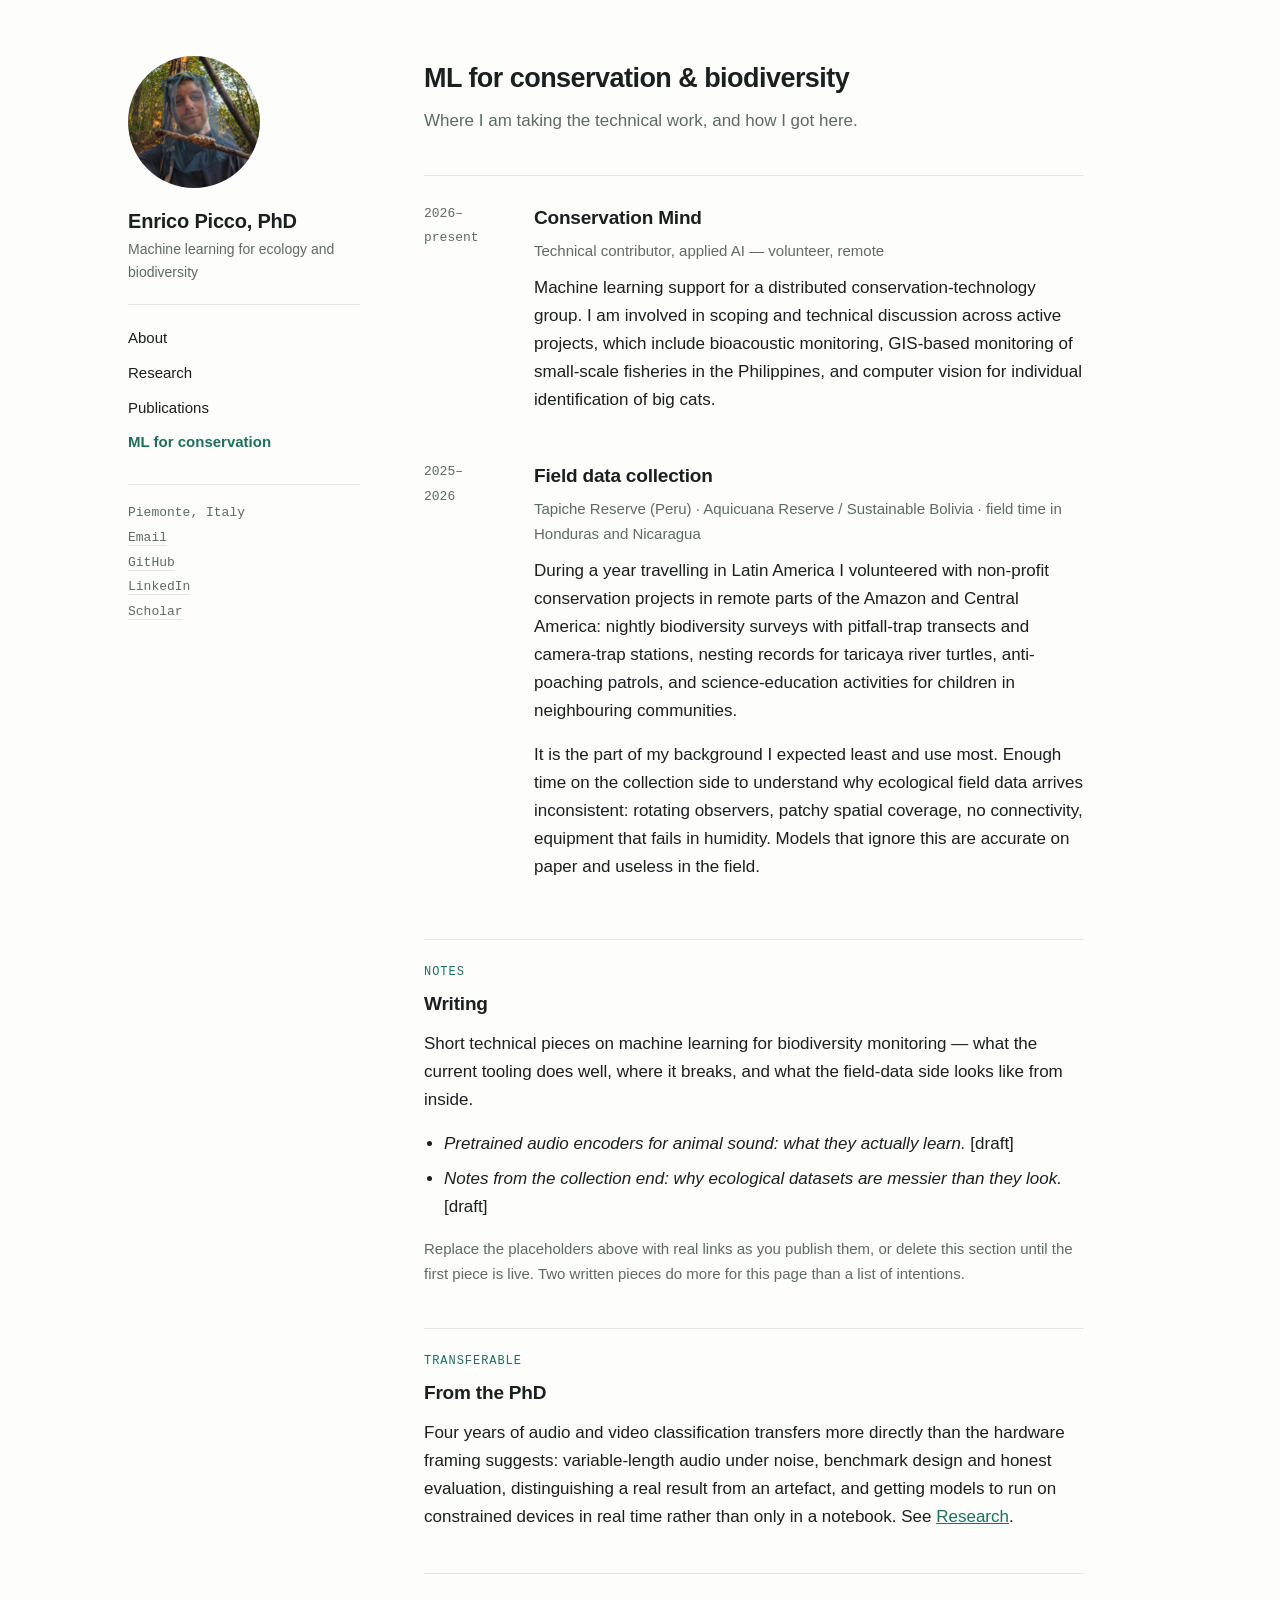
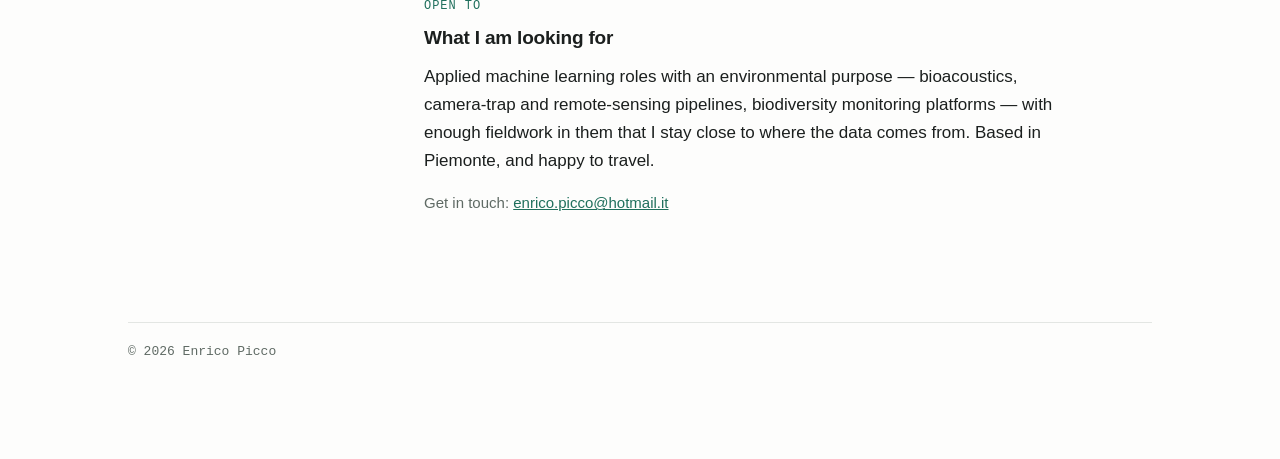
==== conservation.html @ 655d94ec "Add files via upload" ====
<!DOCTYPE html>
<html lang="en">
<head>
<meta charset="utf-8">
<meta name="viewport" content="width=device-width, initial-scale=1">
<title>ML for conservation &amp; biodiversity — Enrico Picco</title>
<meta name="description" content="Applied machine learning for conservation: bioacoustic monitoring, computer vision for wildlife, and field data collection in Latin America.">
<link rel="stylesheet" href="style.css">
</head>
<body>
<div class="wrap">

  <aside class="rail">
    <img class="portrait" src="portrait.jpg" alt="Enrico Picco">
    <h1>Enrico Picco, PhD</h1>
    <p class="role">Machine learning for ecology and biodiversity</p>
    <nav>
      <a href="index.html">About</a>
      <a href="research.html">Research</a>
      <a href="publications.html">Publications</a>
      <a href="conservation.html" aria-current="page">ML for conservation</a>
    </nav>
    <div class="meta">
      <div>Piemonte, Italy</div>
      <div><a href="mailto:enrico.picco@hotmail.it">Email</a></div>
      <div><a href="https://github.com/e-picco">GitHub</a></div>
      <div><a href="https://www.linkedin.com/in/enrico-picco/">LinkedIn</a></div>
      <div><a href="https://scholar.google.com/citations?user=zZwpqk8AAAAJ&hl=en">Scholar</a></div>
    </div>
  </aside>

  <main>
    <h2>ML for conservation &amp; biodiversity</h2>
    <p class="lede">Where I am taking the technical work, and how I got here.</p>

    <section>
      <div class="entry">
        <div class="when">2026&ndash;<br>present</div>
        <div>
          <h3>Conservation Mind</h3>
          <p class="where">Technical contributor, applied AI — volunteer, remote</p>
          <p>Machine learning support for a distributed conservation-technology group. I am involved in scoping and technical discussion across active projects, which include bioacoustic monitoring, GIS-based monitoring of small-scale fisheries in the Philippines, and computer vision for individual identification of big cats.</p>
          <!-- As soon as a specific contribution is yours to describe, replace the
               sentence above with it: what you evaluated, what you recommended,
               what changed as a result. Named and specific beats broad every time. -->
        </div>
      </div>

      <div class="entry">
        <div class="when">2025&ndash;<br>2026</div>
        <div>
          <h3>Field data collection</h3>
          <p class="where">Tapiche Reserve (Peru) · Aquicuana Reserve / Sustainable Bolivia · field time in Honduras and Nicaragua</p>
          <p>During a year travelling in Latin America I volunteered with non-profit conservation projects in remote parts of the Amazon and Central America: nightly biodiversity surveys with pitfall-trap transects and camera-trap stations, nesting records for taricaya river turtles, anti-poaching patrols, and science-education activities for children in neighbouring communities.</p>
          <p>It is the part of my background I expected least and use most. Enough time on the collection side to understand why ecological field data arrives inconsistent: rotating observers, patchy spatial coverage, no connectivity, equipment that fails in humidity. Models that ignore this are accurate on paper and useless in the field.</p>
        </div>
      </div>
    </section>

    <section>
      <p class="eyebrow">Notes</p>
      <h3>Writing</h3>
      <p>Short technical pieces on machine learning for biodiversity monitoring — what the current tooling does well, where it breaks, and what the field-data side looks like from inside.</p>
      <ul>
        <li><em>Pretrained audio encoders for animal sound: what they actually learn.</em> [draft]</li>
        <li><em>Notes from the collection end: why ecological datasets are messier than they look.</em> [draft]</li>
      </ul>
      <p class="note">Replace the placeholders above with real links as you publish them, or delete this section until the first piece is live. Two written pieces do more for this page than a list of intentions.</p>
    </section>

    <section>
      <p class="eyebrow">Transferable</p>
      <h3>From the PhD</h3>
      <p>Four years of audio and video classification transfers more directly than the hardware framing suggests: variable-length audio under noise, benchmark design and honest evaluation, distinguishing a real result from an artefact, and getting models to run on constrained devices in real time rather than only in a notebook. See <a href="research.html">Research</a>.</p>
    </section>

    <section>
      <p class="eyebrow">Open to</p>
      <h3>What I am looking for</h3>
      <p>Applied machine learning roles with an environmental purpose — bioacoustics, camera-trap and remote-sensing pipelines, biodiversity monitoring platforms — with enough fieldwork in them that I stay close to where the data comes from. Based in Piemonte, and happy to travel.</p>
      <p class="note">Get in touch: <a href="mailto:enrico.picco@hotmail.it">enrico.picco@hotmail.it</a></p>
    </section>
  </main>

  <footer>© 2026 Enrico Picco</footer>
</div>
</body>
</html>
---- style.css ----
/* ---------------------------------------------------------------
   Enrico Picco — portfolio
   One stylesheet, no dependencies, no build step.
   Palette:  ink #1b1f1e · muted #5f6a64 · accent #1f6f5c
             rule #e3e6e3 · paper #fdfdfc
   Type:     body in system sans · metadata in monospace (field-log
             feel: dates and labels align in a column, like a survey
             sheet). That monospace rail is the only flourish here —
             everything else stays quiet on purpose.
   --------------------------------------------------------------- */

:root {
  --ink: #1b1f1e;
  --muted: #5f6a64;
  --accent: #1f6f5c;
  --rule: #e3e6e3;
  --paper: #fdfdfc;
  --sans: -apple-system, BlinkMacSystemFont, "Segoe UI", Roboto, Helvetica, Arial, sans-serif;
  --mono: ui-monospace, SFMono-Regular, "SF Mono", Menlo, Consolas, monospace;
}

* { box-sizing: border-box; }

html { -webkit-text-size-adjust: 100%; }

body {
  margin: 0;
  background: var(--paper);
  color: var(--ink);
  font: 400 17px/1.65 var(--sans);
}

.wrap {
  max-width: 1080px;
  margin: 0 auto;
  padding: 56px 28px 96px;
  display: grid;
  grid-template-columns: 232px 1fr;
  gap: 64px;
  align-items: start;
}

/* ---------- left rail ---------- */

.rail { position: sticky; top: 56px; }

.rail .portrait {
  width: 132px; height: 132px;
  border-radius: 50%;
  object-fit: cover;
  display: block;
  margin-bottom: 20px;
}

.rail h1 {
  font-size: 20px;
  line-height: 1.3;
  margin: 0 0 4px;
  letter-spacing: -0.01em;
}

.rail .role {
  font-size: 14px;
  color: var(--muted);
  margin: 0 0 20px;
}

.rail nav { border-top: 1px solid var(--rule); padding-top: 16px; margin-bottom: 24px; }

.rail nav a {
  display: block;
  font-size: 15px;
  padding: 5px 0;
  color: var(--ink);
  text-decoration: none;
}

.rail nav a:hover { color: var(--accent); }

.rail nav a[aria-current="page"] {
  color: var(--accent);
  font-weight: 600;
}

.meta {
  font: 400 13px/1.9 var(--mono);
  color: var(--muted);
  border-top: 1px solid var(--rule);
  padding-top: 16px;
}

.meta a { color: var(--muted); text-decoration: none; border-bottom: 1px solid var(--rule); }
.meta a:hover { color: var(--accent); border-bottom-color: var(--accent); }
.meta div { white-space: nowrap; overflow: hidden; text-overflow: ellipsis; }

/* ---------- main column ---------- */

main { max-width: 660px; }

main > h2:first-child { margin-top: 0; }

h2 {
  font-size: 27px;
  letter-spacing: -0.02em;
  margin: 0 0 6px;
}

.lede { color: var(--muted); margin: 0 0 40px; }

section { border-top: 1px solid var(--rule); padding-top: 26px; margin-bottom: 42px; }

.eyebrow {
  font: 400 12px/1 var(--mono);
  letter-spacing: 0.08em;
  text-transform: uppercase;
  color: var(--accent);
  margin: 0 0 10px;
}

h3 { font-size: 19px; margin: 0 0 10px; letter-spacing: -0.01em; }

p { margin: 0 0 16px; }

a { color: var(--accent); }

ul { padding-left: 20px; margin: 0 0 16px; }
li { margin-bottom: 7px; }

.note { font-size: 15px; color: var(--muted); }

/* dated entries — the monospace year column */

.entry { display: grid; grid-template-columns: 92px 1fr; gap: 18px; margin-bottom: 30px; }
.entry .when { font: 400 13px/1.9 var(--mono); color: var(--muted); }
.entry h3 { margin-bottom: 6px; }
.entry .where { font-size: 15px; color: var(--muted); margin: 0 0 10px; }

/* publications */

.pub { margin-bottom: 20px; font-size: 16px; }
.pub .venue { font-style: italic; }
.pub .links { font: 400 13px/1.6 var(--mono); }
.pub .links a { text-decoration: none; border-bottom: 1px solid var(--rule); }

footer {
  grid-column: 1 / -1;
  border-top: 1px solid var(--rule);
  padding-top: 18px;
  font: 400 13px/1.7 var(--mono);
  color: var(--muted);
}

/* ---------- mobile ---------- */

@media (max-width: 800px) {
  .wrap { grid-template-columns: 1fr; gap: 36px; padding: 32px 20px 64px; }
  .rail { position: static; }
  .rail nav { display: flex; flex-wrap: wrap; gap: 18px; }
  .rail nav a { padding: 0; }
  .entry { grid-template-columns: 1fr; gap: 4px; }
  body { font-size: 16px; }
}

a:focus-visible, nav a:focus-visible { outline: 2px solid var(--accent); outline-offset: 3px; }
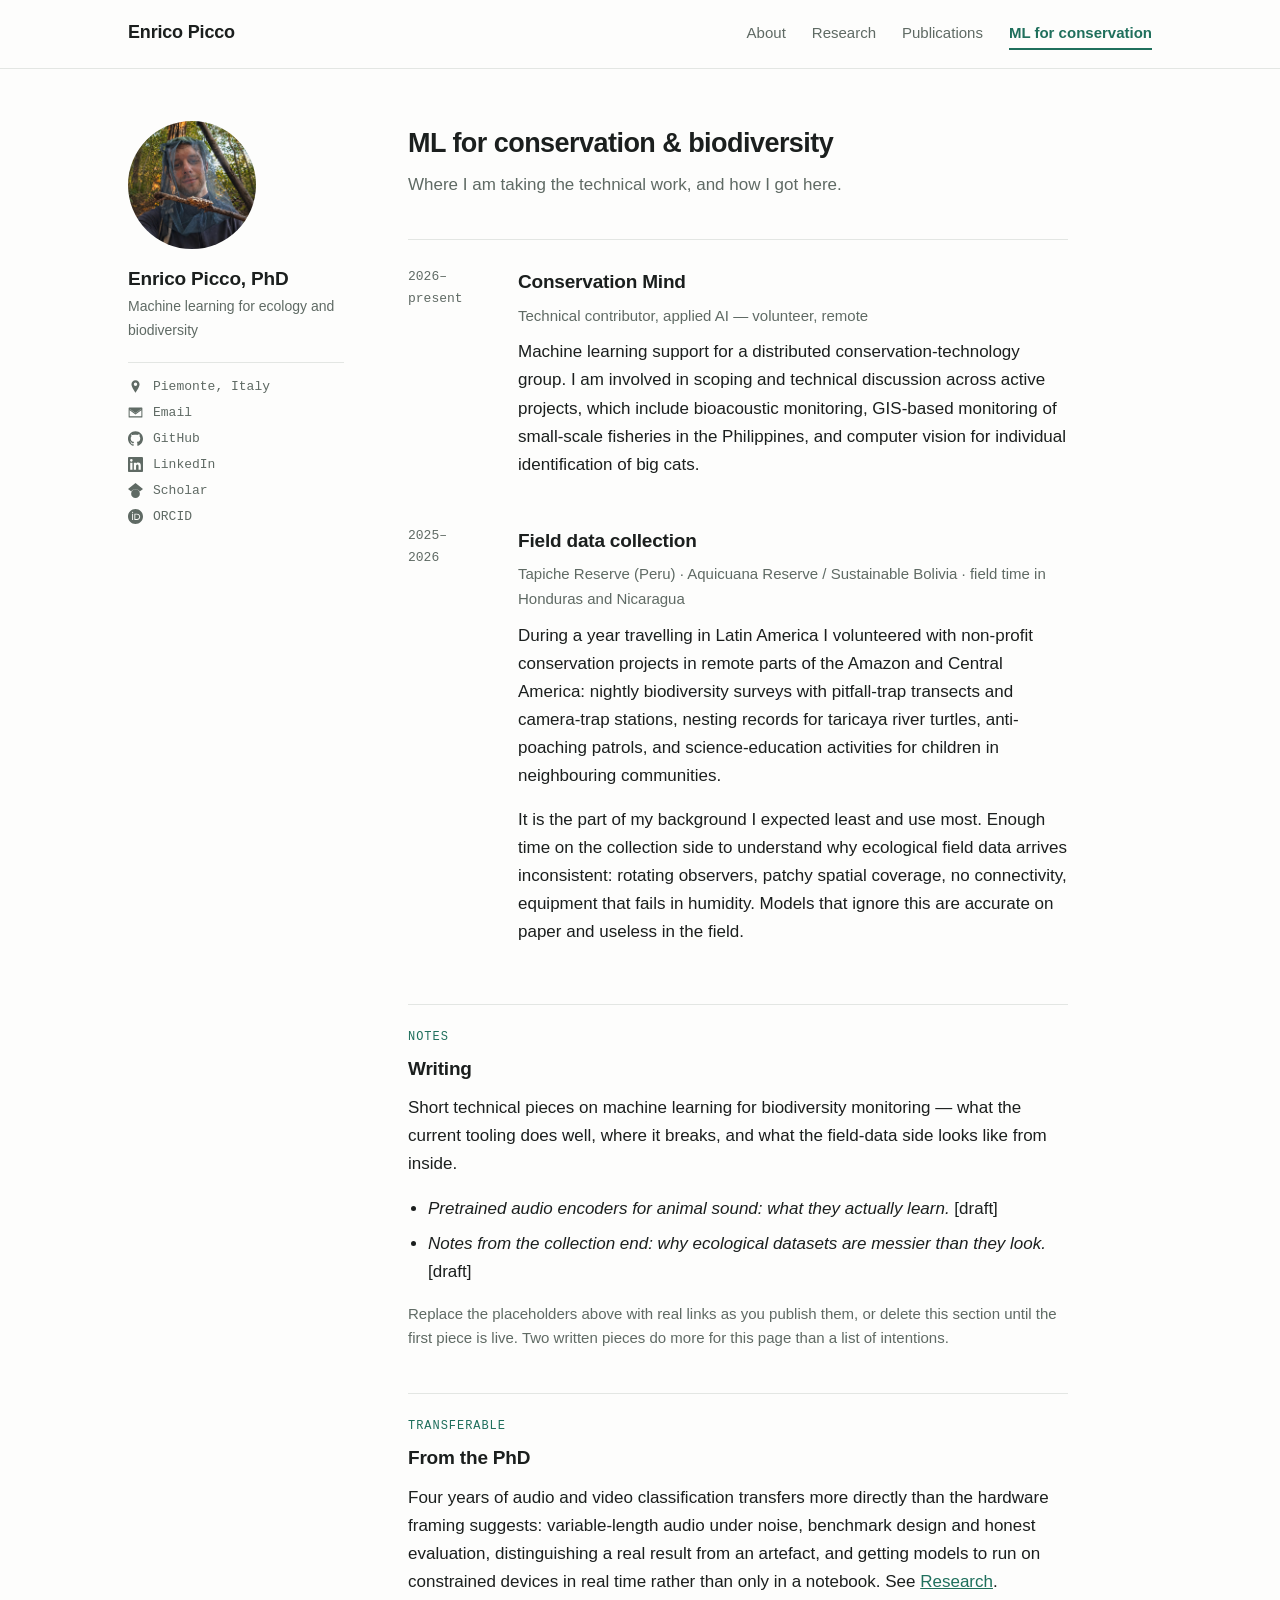
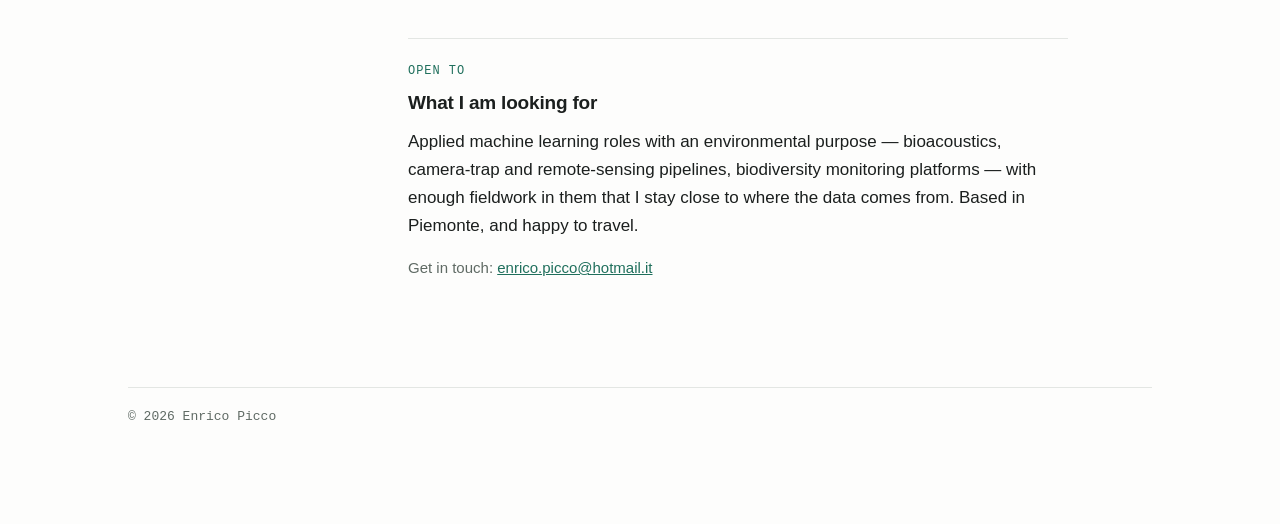
==== commit 3084b16c: "Add files via upload" ====
--- a/conservation.html
+++ b/conservation.html
@@ -8,81 +8,88 @@
 <link rel="stylesheet" href="style.css">
 </head>
 <body>
-<div class="wrap">
 
-  <aside class="rail">
-    <img class="portrait" src="portrait.jpg" alt="Enrico Picco">
-    <h1>Enrico Picco, PhD</h1>
-    <p class="role">Machine learning for ecology and biodiversity</p>
-    <nav>
+<header class="masthead">
+  <div class="masthead-inner">
+    <a class="brand" href="index.html">Enrico Picco</a>
+    <nav class="site-nav">
       <a href="index.html">About</a>
       <a href="research.html">Research</a>
       <a href="publications.html">Publications</a>
       <a href="conservation.html" aria-current="page">ML for conservation</a>
     </nav>
-    <div class="meta">
-      <div>Piemonte, Italy</div>
-      <div><a href="mailto:enrico.picco@hotmail.it">Email</a></div>
-      <div><a href="https://github.com/e-picco">GitHub</a></div>
-      <div><a href="https://www.linkedin.com/in/enrico-picco/">LinkedIn</a></div>
-      <div><a href="https://scholar.google.com/citations?user=zZwpqk8AAAAJ&hl=en">Scholar</a></div>
-    </div>
-  </aside>
+  </div>
+</header>
 
-  <main>
-    <h2>ML for conservation &amp; biodiversity</h2>
-    <p class="lede">Where I am taking the technical work, and how I got here.</p>
+<div class="wrap">
+    <aside class="rail">
+      <img class="portrait" src="portrait.jpg" alt="Enrico Picco">
+      <h2 class="rail-name">Enrico Picco, PhD</h2>
+      <p class="role">Machine learning for ecology and biodiversity</p>
+      <div class="meta">
+        <div><svg class="ic" viewBox="0 0 24 24" aria-hidden="true"><path d="M12 2C8.42 2 5.5 4.92 5.5 8.5c0 4.78 6.5 13.5 6.5 13.5s6.5-8.72 6.5-13.5C18.5 4.92 15.58 2 12 2zm0 9.25a2.75 2.75 0 1 1 0-5.5 2.75 2.75 0 0 1 0 5.5z"/></svg><span>Piemonte, Italy</span></div>
+        <a href="mailto:enrico.picco@hotmail.it"><svg class="ic" viewBox="0 0 24 24" aria-hidden="true"><path d="M2 4h20a1 1 0 0 1 1 1v14a1 1 0 0 1-1 1H2a1 1 0 0 1-1-1V5a1 1 0 0 1 1-1zm10 8.7L2.6 5.9v.4L12 13.3l9.4-7V5.9L12 12.7zM2.6 18.1h18.8V8.4L12 15.2 2.6 8.4z"/></svg><span>Email</span></a>
+        <a href="https://github.com/e-picco"><svg class="ic" viewBox="0 0 24 24" aria-hidden="true"><path d="M12 .297c-6.63 0-12 5.373-12 12 0 5.303 3.438 9.8 8.205 11.385.6.113.82-.258.82-.577 0-.285-.01-1.04-.015-2.04-3.338.724-4.042-1.61-4.042-1.61C4.422 18.07 3.633 17.7 3.633 17.7c-1.087-.744.084-.729.084-.729 1.205.084 1.838 1.236 1.838 1.236 1.07 1.835 2.809 1.305 3.495.998.108-.776.417-1.305.76-1.605-2.665-.3-5.466-1.332-5.466-5.93 0-1.31.465-2.38 1.235-3.22-.135-.303-.54-1.523.105-3.176 0 0 1.005-.322 3.3 1.23.96-.267 1.98-.399 3-.405 1.02.006 2.04.138 3 .405 2.28-1.552 3.285-1.23 3.285-1.23.645 1.653.24 2.873.12 3.176.765.84 1.23 1.91 1.23 3.22 0 4.61-2.805 5.625-5.475 5.92.42.36.81 1.096.81 2.22 0 1.606-.015 2.896-.015 3.286 0 .315.21.69.825.57C20.565 22.092 24 17.592 24 12.297c0-6.627-5.373-12-12-12"/></svg><span>GitHub</span></a>
+        <a href="https://www.linkedin.com/in/enrico-picco/"><svg class="ic" viewBox="0 0 24 24" aria-hidden="true"><path d="M20.45 20.45h-3.56v-5.57c0-1.33-.02-3.04-1.85-3.04-1.85 0-2.13 1.45-2.13 2.94v5.67H9.35V9h3.42v1.56h.05c.48-.9 1.64-1.85 3.37-1.85 3.6 0 4.27 2.37 4.27 5.46v6.28zM5.34 7.43a2.07 2.07 0 1 1 0-4.14 2.07 2.07 0 0 1 0 4.14zM7.12 20.45H3.55V9h3.57v11.45zM22.22 0H1.77C.79 0 0 .77 0 1.73v20.54C0 23.22.79 24 1.77 24h20.45c.98 0 1.78-.78 1.78-1.73V1.73C24 .77 23.2 0 22.22 0z"/></svg><span>LinkedIn</span></a>
+        <a href="https://scholar.google.com/citations?user=zZwpqk8AAAAJ&hl=en"><svg class="ic" viewBox="0 0 24 24" aria-hidden="true"><path d="M5.242 13.769L0 9.5 12 0l12 9.5-5.242 4.269C17.548 11.249 14.978 9.5 12 9.5c-2.977 0-5.548 1.748-6.758 4.269zM12 10a7 7 0 1 0 0 14 7 7 0 0 0 0-14z"/></svg><span>Scholar</span></a>
+        <a href="https://orcid.org/0000-0000-0000-0000"><svg class="ic" viewBox="0 0 24 24" aria-hidden="true"><path d="M12 0C5.372 0 0 5.372 0 12s5.372 12 12 12 12-5.372 12-12S18.628 0 12 0zM7.369 4.378c.525 0 .947.431.947.947s-.422.947-.947.947a.95.95 0 0 1-.947-.947c0-.525.422-.947.947-.947zm-.722 3.038h1.444v10.041H6.647V7.416zm3.562 0h3.9c3.712 0 5.344 2.653 5.344 5.025 0 2.578-2.016 5.025-5.325 5.025h-3.919V7.416zm1.444 1.303v7.444h2.297c3.272 0 4.022-2.484 4.022-3.722 0-2.016-1.284-3.722-4.097-3.722h-2.222z"/></svg><span>ORCID</span></a>
+      </div>
+    </aside>
 
-    <section>
-      <div class="entry">
-        <div class="when">2026&ndash;<br>present</div>
-        <div>
-          <h3>Conservation Mind</h3>
-          <p class="where">Technical contributor, applied AI — volunteer, remote</p>
-          <p>Machine learning support for a distributed conservation-technology group. I am involved in scoping and technical discussion across active projects, which include bioacoustic monitoring, GIS-based monitoring of small-scale fisheries in the Philippines, and computer vision for individual identification of big cats.</p>
-          <!-- As soon as a specific contribution is yours to describe, replace the
-               sentence above with it: what you evaluated, what you recommended,
-               what changed as a result. Named and specific beats broad every time. -->
+    <main>
+      <h1>ML for conservation &amp; biodiversity</h1>
+      <p class="lede">Where I am taking the technical work, and how I got here.</p>
+
+      <section>
+        <div class="entry">
+          <div class="when">2026&ndash;<br>present</div>
+          <div>
+            <h3>Conservation Mind</h3>
+            <p class="where">Technical contributor, applied AI &mdash; volunteer, remote</p>
+            <p>Machine learning support for a distributed conservation-technology group. I am involved in scoping and technical discussion across active projects, which include bioacoustic monitoring, GIS-based monitoring of small-scale fisheries in the Philippines, and computer vision for individual identification of big cats.</p>
+            <!-- As soon as a specific contribution is yours to describe, replace the
+                 sentence above with it: what you evaluated, what you recommended,
+                 what changed as a result. Named and specific beats broad every time. -->
+          </div>
         </div>
-      </div>
 
-      <div class="entry">
-        <div class="when">2025&ndash;<br>2026</div>
-        <div>
-          <h3>Field data collection</h3>
-          <p class="where">Tapiche Reserve (Peru) · Aquicuana Reserve / Sustainable Bolivia · field time in Honduras and Nicaragua</p>
-          <p>During a year travelling in Latin America I volunteered with non-profit conservation projects in remote parts of the Amazon and Central America: nightly biodiversity surveys with pitfall-trap transects and camera-trap stations, nesting records for taricaya river turtles, anti-poaching patrols, and science-education activities for children in neighbouring communities.</p>
-          <p>It is the part of my background I expected least and use most. Enough time on the collection side to understand why ecological field data arrives inconsistent: rotating observers, patchy spatial coverage, no connectivity, equipment that fails in humidity. Models that ignore this are accurate on paper and useless in the field.</p>
+        <div class="entry">
+          <div class="when">2025&ndash;<br>2026</div>
+          <div>
+            <h3>Field data collection</h3>
+            <p class="where">Tapiche Reserve (Peru) &middot; Aquicuana Reserve / Sustainable Bolivia &middot; field time in Honduras and Nicaragua</p>
+            <p>During a year travelling in Latin America I volunteered with non-profit conservation projects in remote parts of the Amazon and Central America: nightly biodiversity surveys with pitfall-trap transects and camera-trap stations, nesting records for taricaya river turtles, anti-poaching patrols, and science-education activities for children in neighbouring communities.</p>
+            <p>It is the part of my background I expected least and use most. Enough time on the collection side to understand why ecological field data arrives inconsistent: rotating observers, patchy spatial coverage, no connectivity, equipment that fails in humidity. Models that ignore this are accurate on paper and useless in the field.</p>
+          </div>
         </div>
-      </div>
-    </section>
+      </section>
 
-    <section>
-      <p class="eyebrow">Notes</p>
-      <h3>Writing</h3>
-      <p>Short technical pieces on machine learning for biodiversity monitoring — what the current tooling does well, where it breaks, and what the field-data side looks like from inside.</p>
-      <ul>
-        <li><em>Pretrained audio encoders for animal sound: what they actually learn.</em> [draft]</li>
-        <li><em>Notes from the collection end: why ecological datasets are messier than they look.</em> [draft]</li>
-      </ul>
-      <p class="note">Replace the placeholders above with real links as you publish them, or delete this section until the first piece is live. Two written pieces do more for this page than a list of intentions.</p>
-    </section>
+      <section>
+        <p class="eyebrow">Notes</p>
+        <h3>Writing</h3>
+        <p>Short technical pieces on machine learning for biodiversity monitoring &mdash; what the current tooling does well, where it breaks, and what the field-data side looks like from inside.</p>
+        <ul>
+          <li><em>Pretrained audio encoders for animal sound: what they actually learn.</em> [draft]</li>
+          <li><em>Notes from the collection end: why ecological datasets are messier than they look.</em> [draft]</li>
+        </ul>
+        <p class="note">Replace the placeholders above with real links as you publish them, or delete this section until the first piece is live. Two written pieces do more for this page than a list of intentions.</p>
+      </section>
 
-    <section>
-      <p class="eyebrow">Transferable</p>
-      <h3>From the PhD</h3>
-      <p>Four years of audio and video classification transfers more directly than the hardware framing suggests: variable-length audio under noise, benchmark design and honest evaluation, distinguishing a real result from an artefact, and getting models to run on constrained devices in real time rather than only in a notebook. See <a href="research.html">Research</a>.</p>
-    </section>
+      <section>
+        <p class="eyebrow">Transferable</p>
+        <h3>From the PhD</h3>
+        <p>Four years of audio and video classification transfers more directly than the hardware framing suggests: variable-length audio under noise, benchmark design and honest evaluation, distinguishing a real result from an artefact, and getting models to run on constrained devices in real time rather than only in a notebook. See <a href="research.html">Research</a>.</p>
+      </section>
 
-    <section>
-      <p class="eyebrow">Open to</p>
-      <h3>What I am looking for</h3>
-      <p>Applied machine learning roles with an environmental purpose — bioacoustics, camera-trap and remote-sensing pipelines, biodiversity monitoring platforms — with enough fieldwork in them that I stay close to where the data comes from. Based in Piemonte, and happy to travel.</p>
-      <p class="note">Get in touch: <a href="mailto:enrico.picco@hotmail.it">enrico.picco@hotmail.it</a></p>
-    </section>
-  </main>
+      <section>
+        <p class="eyebrow">Open to</p>
+        <h3>What I am looking for</h3>
+        <p>Applied machine learning roles with an environmental purpose &mdash; bioacoustics, camera-trap and remote-sensing pipelines, biodiversity monitoring platforms &mdash; with enough fieldwork in them that I stay close to where the data comes from. Based in Piemonte, and happy to travel.</p>
+        <p class="note">Get in touch: <a href="mailto:enrico.picco@hotmail.it">enrico.picco@hotmail.it</a></p>
+      </section>
+    </main>
 
-  <footer>© 2026 Enrico Picco</footer>
+  <footer>&copy; 2026 Enrico Picco</footer>
 </div>
 </body>
 </html>
--- a/style.css
+++ b/style.css
@@ -1,12 +1,11 @@
 /* ---------------------------------------------------------------
    Enrico Picco — portfolio
-   One stylesheet, no dependencies, no build step.
+   One stylesheet, no dependencies.
    Palette:  ink #1b1f1e · muted #5f6a64 · accent #1f6f5c
              rule #e3e6e3 · paper #fdfdfc
    Type:     body in system sans · metadata in monospace (field-log
-             feel: dates and labels align in a column, like a survey
-             sheet). That monospace rail is the only flourish here —
-             everything else stays quiet on purpose.
+             feel: labels and dates align in a column, like a survey
+             sheet). That monospace rail is the only flourish here.
    --------------------------------------------------------------- */
 
 :root {
@@ -20,7 +19,6 @@
 }
 
 * { box-sizing: border-box; }
-
 html { -webkit-text-size-adjust: 100%; }
 
 body {
@@ -30,108 +28,109 @@
   font: 400 17px/1.65 var(--sans);
 }
 
+/* ---------- top masthead: name left, section links right ---------- */
+
+.masthead {
+  position: sticky; top: 0; z-index: 10;
+  background: var(--paper);
+  border-bottom: 1px solid var(--rule);
+}
+
+.masthead-inner {
+  max-width: 1080px; margin: 0 auto;
+  padding: 18px 28px;
+  display: flex; align-items: baseline; justify-content: space-between;
+  gap: 24px; flex-wrap: wrap;
+}
+
+.brand {
+  font-size: 18px; font-weight: 600; letter-spacing: -0.01em;
+  color: var(--ink); text-decoration: none; white-space: nowrap;
+}
+
+.site-nav { display: flex; flex-wrap: wrap; }
+.site-nav a + a { margin-left: 26px; }
+
+.site-nav a {
+  font-size: 15px; color: var(--muted); text-decoration: none;
+  padding-bottom: 2px; border-bottom: 2px solid transparent; white-space: nowrap;
+}
+
+.site-nav a:hover { color: var(--ink); }
+
+.site-nav a[aria-current="page"] {
+  color: var(--accent); font-weight: 600; border-bottom-color: var(--accent);
+}
+
+/* ---------- page frame ---------- */
+
 .wrap {
-  max-width: 1080px;
-  margin: 0 auto;
-  padding: 56px 28px 96px;
-  display: grid;
-  grid-template-columns: 232px 1fr;
-  gap: 64px;
-  align-items: start;
+  max-width: 1080px; margin: 0 auto;
+  padding: 52px 28px 96px;
+  display: grid; grid-template-columns: 216px 1fr;
+  gap: 64px; align-items: start;
 }
 
 /* ---------- left rail ---------- */
 
-.rail { position: sticky; top: 56px; }
+.rail { position: sticky; top: 112px; }
 
 .rail .portrait {
-  width: 132px; height: 132px;
-  border-radius: 50%;
-  object-fit: cover;
-  display: block;
-  margin-bottom: 20px;
+  width: 128px; height: 128px; border-radius: 50%;
+  object-fit: cover; display: block; margin-bottom: 18px;
 }
 
-.rail h1 {
-  font-size: 20px;
-  line-height: 1.3;
-  margin: 0 0 4px;
-  letter-spacing: -0.01em;
+.rail-name {
+  font-size: 19px; line-height: 1.3; font-weight: 600;
+  margin: 0 0 4px; letter-spacing: -0.01em;
 }
 
-.rail .role {
-  font-size: 14px;
-  color: var(--muted);
-  margin: 0 0 20px;
+.rail .role { font-size: 14px; color: var(--muted); margin: 0 0 20px; }
+
+.meta {
+  font: 400 13px/1 var(--mono); color: var(--muted);
+  border-top: 1px solid var(--rule); padding-top: 16px;
+  display: flex; flex-direction: column;
 }
 
-.rail nav { border-top: 1px solid var(--rule); padding-top: 16px; margin-bottom: 24px; }
+.meta > * + * { margin-top: 11px; }
 
-.rail nav a {
-  display: block;
-  font-size: 15px;
-  padding: 5px 0;
-  color: var(--ink);
-  text-decoration: none;
+.meta > div, .meta > a {
+  display: flex; align-items: center;
+  color: var(--muted); text-decoration: none;
 }
 
-.rail nav a:hover { color: var(--accent); }
+.meta > a:hover { color: var(--accent); }
+.meta > a:hover .ic { fill: var(--accent); }
 
-.rail nav a[aria-current="page"] {
-  color: var(--accent);
-  font-weight: 600;
-}
-
-.meta {
-  font: 400 13px/1.9 var(--mono);
-  color: var(--muted);
-  border-top: 1px solid var(--rule);
-  padding-top: 16px;
-}
-
-.meta a { color: var(--muted); text-decoration: none; border-bottom: 1px solid var(--rule); }
-.meta a:hover { color: var(--accent); border-bottom-color: var(--accent); }
-.meta div { white-space: nowrap; overflow: hidden; text-overflow: ellipsis; }
+.ic { width: 15px; height: 15px; flex: none; margin-right: 10px; fill: var(--muted); transition: fill .15s; }
 
 /* ---------- main column ---------- */
 
 main { max-width: 660px; }
 
-main > h2:first-child { margin-top: 0; }
-
-h2 {
-  font-size: 27px;
-  letter-spacing: -0.02em;
-  margin: 0 0 6px;
-}
+h1 { font-size: 27px; letter-spacing: -0.02em; margin: 0 0 6px; }
 
 .lede { color: var(--muted); margin: 0 0 40px; }
 
 section { border-top: 1px solid var(--rule); padding-top: 26px; margin-bottom: 42px; }
 
 .eyebrow {
-  font: 400 12px/1 var(--mono);
-  letter-spacing: 0.08em;
-  text-transform: uppercase;
-  color: var(--accent);
-  margin: 0 0 10px;
+  font: 400 12px/1 var(--mono); letter-spacing: 0.08em;
+  text-transform: uppercase; color: var(--accent); margin: 0 0 10px;
 }
 
 h3 { font-size: 19px; margin: 0 0 10px; letter-spacing: -0.01em; }
-
 p { margin: 0 0 16px; }
-
 a { color: var(--accent); }
-
 ul { padding-left: 20px; margin: 0 0 16px; }
 li { margin-bottom: 7px; }
-
 .note { font-size: 15px; color: var(--muted); }
 
 /* dated entries — the monospace year column */
 
 .entry { display: grid; grid-template-columns: 92px 1fr; gap: 18px; margin-bottom: 30px; }
-.entry .when { font: 400 13px/1.9 var(--mono); color: var(--muted); }
+.entry .when { font: 400 13px/1.7 var(--mono); color: var(--muted); }
 .entry h3 { margin-bottom: 6px; }
 .entry .where { font-size: 15px; color: var(--muted); margin: 0 0 10px; }
 
@@ -144,21 +143,23 @@
 
 footer {
   grid-column: 1 / -1;
-  border-top: 1px solid var(--rule);
-  padding-top: 18px;
-  font: 400 13px/1.7 var(--mono);
-  color: var(--muted);
+  border-top: 1px solid var(--rule); padding-top: 18px;
+  font: 400 13px/1.7 var(--mono); color: var(--muted);
 }
 
 /* ---------- mobile ---------- */
 
 @media (max-width: 800px) {
-  .wrap { grid-template-columns: 1fr; gap: 36px; padding: 32px 20px 64px; }
+  .masthead { position: static; }
+  .masthead-inner { padding: 16px 20px; gap: 12px; }
+  .site-nav a + a { margin-left: 18px; }
+  .wrap { grid-template-columns: 1fr; gap: 34px; padding: 30px 20px 64px; }
   .rail { position: static; }
-  .rail nav { display: flex; flex-wrap: wrap; gap: 18px; }
-  .rail nav a { padding: 0; }
+  .rail .portrait { width: 104px; height: 104px; }
+  .meta { flex-direction: row; flex-wrap: wrap; }
+  .meta > * + * { margin-top: 0; margin-left: 20px; }
   .entry { grid-template-columns: 1fr; gap: 4px; }
   body { font-size: 16px; }
 }
 
-a:focus-visible, nav a:focus-visible { outline: 2px solid var(--accent); outline-offset: 3px; }
+a:focus-visible { outline: 2px solid var(--accent); outline-offset: 3px; }
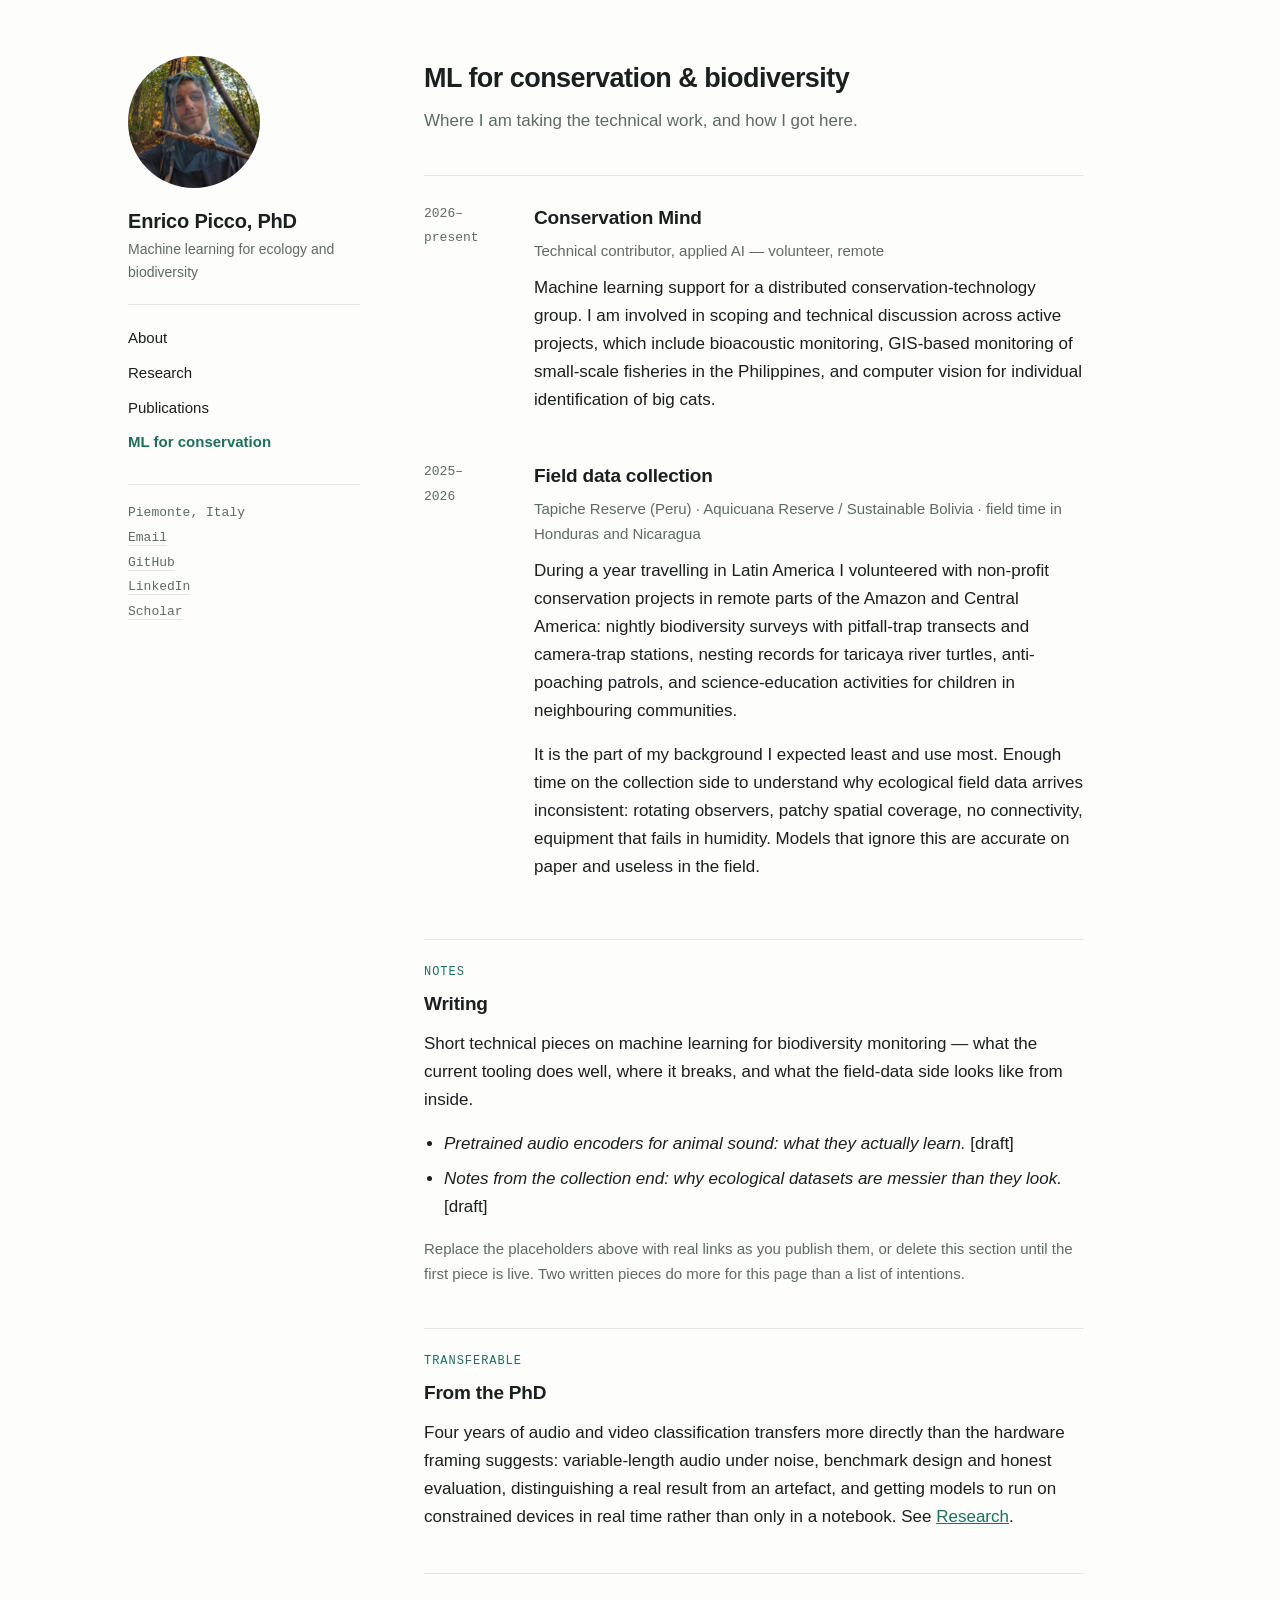
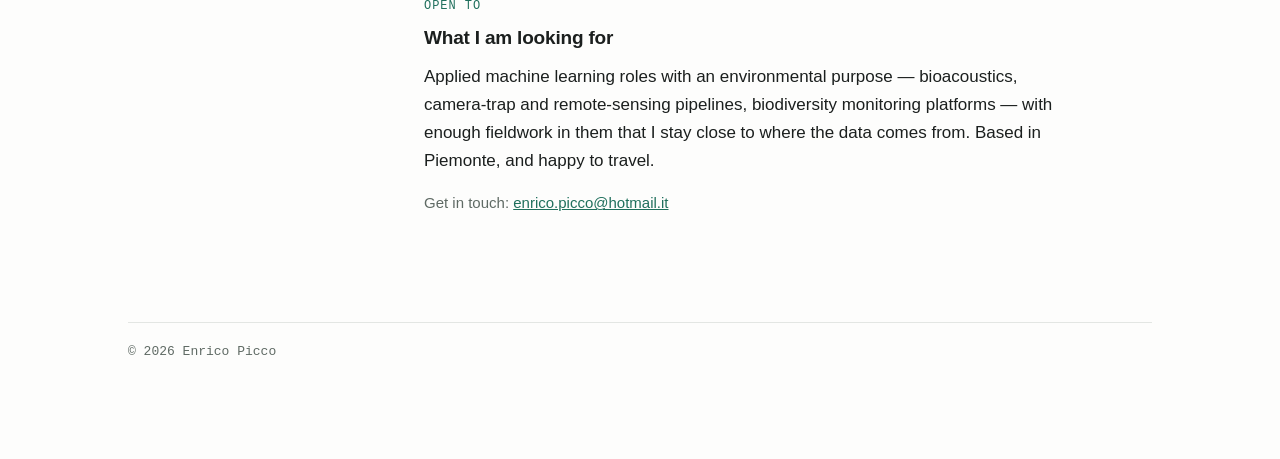
==== commit b8077c81: "Add files via upload" ====
--- a/conservation.html
+++ b/conservation.html
@@ -8,88 +8,81 @@
 <link rel="stylesheet" href="style.css">
 </head>
 <body>
+<div class="wrap">
 
-<header class="masthead">
-  <div class="masthead-inner">
-    <a class="brand" href="index.html">Enrico Picco</a>
-    <nav class="site-nav">
+  <aside class="rail">
+    <img class="portrait" src="portrait.jpg" alt="Enrico Picco">
+    <h1>Enrico Picco, PhD</h1>
+    <p class="role">Machine learning for ecology and biodiversity</p>
+    <nav>
       <a href="index.html">About</a>
       <a href="research.html">Research</a>
       <a href="publications.html">Publications</a>
       <a href="conservation.html" aria-current="page">ML for conservation</a>
     </nav>
-  </div>
-</header>
+    <div class="meta">
+      <div>Piemonte, Italy</div>
+      <div><a href="mailto:enrico.picco@hotmail.it">Email</a></div>
+      <div><a href="https://github.com/e-picco">GitHub</a></div>
+      <div><a href="https://www.linkedin.com/in/enrico-picco/">LinkedIn</a></div>
+      <div><a href="https://scholar.google.com/citations?user=zZwpqk8AAAAJ&hl=en">Scholar</a></div>
+    </div>
+  </aside>
 
-<div class="wrap">
-    <aside class="rail">
-      <img class="portrait" src="portrait.jpg" alt="Enrico Picco">
-      <h2 class="rail-name">Enrico Picco, PhD</h2>
-      <p class="role">Machine learning for ecology and biodiversity</p>
-      <div class="meta">
-        <div><svg class="ic" viewBox="0 0 24 24" aria-hidden="true"><path d="M12 2C8.42 2 5.5 4.92 5.5 8.5c0 4.78 6.5 13.5 6.5 13.5s6.5-8.72 6.5-13.5C18.5 4.92 15.58 2 12 2zm0 9.25a2.75 2.75 0 1 1 0-5.5 2.75 2.75 0 0 1 0 5.5z"/></svg><span>Piemonte, Italy</span></div>
-        <a href="mailto:enrico.picco@hotmail.it"><svg class="ic" viewBox="0 0 24 24" aria-hidden="true"><path d="M2 4h20a1 1 0 0 1 1 1v14a1 1 0 0 1-1 1H2a1 1 0 0 1-1-1V5a1 1 0 0 1 1-1zm10 8.7L2.6 5.9v.4L12 13.3l9.4-7V5.9L12 12.7zM2.6 18.1h18.8V8.4L12 15.2 2.6 8.4z"/></svg><span>Email</span></a>
-        <a href="https://github.com/e-picco"><svg class="ic" viewBox="0 0 24 24" aria-hidden="true"><path d="M12 .297c-6.63 0-12 5.373-12 12 0 5.303 3.438 9.8 8.205 11.385.6.113.82-.258.82-.577 0-.285-.01-1.04-.015-2.04-3.338.724-4.042-1.61-4.042-1.61C4.422 18.07 3.633 17.7 3.633 17.7c-1.087-.744.084-.729.084-.729 1.205.084 1.838 1.236 1.838 1.236 1.07 1.835 2.809 1.305 3.495.998.108-.776.417-1.305.76-1.605-2.665-.3-5.466-1.332-5.466-5.93 0-1.31.465-2.38 1.235-3.22-.135-.303-.54-1.523.105-3.176 0 0 1.005-.322 3.3 1.23.96-.267 1.98-.399 3-.405 1.02.006 2.04.138 3 .405 2.28-1.552 3.285-1.23 3.285-1.23.645 1.653.24 2.873.12 3.176.765.84 1.23 1.91 1.23 3.22 0 4.61-2.805 5.625-5.475 5.92.42.36.81 1.096.81 2.22 0 1.606-.015 2.896-.015 3.286 0 .315.21.69.825.57C20.565 22.092 24 17.592 24 12.297c0-6.627-5.373-12-12-12"/></svg><span>GitHub</span></a>
-        <a href="https://www.linkedin.com/in/enrico-picco/"><svg class="ic" viewBox="0 0 24 24" aria-hidden="true"><path d="M20.45 20.45h-3.56v-5.57c0-1.33-.02-3.04-1.85-3.04-1.85 0-2.13 1.45-2.13 2.94v5.67H9.35V9h3.42v1.56h.05c.48-.9 1.64-1.85 3.37-1.85 3.6 0 4.27 2.37 4.27 5.46v6.28zM5.34 7.43a2.07 2.07 0 1 1 0-4.14 2.07 2.07 0 0 1 0 4.14zM7.12 20.45H3.55V9h3.57v11.45zM22.22 0H1.77C.79 0 0 .77 0 1.73v20.54C0 23.22.79 24 1.77 24h20.45c.98 0 1.78-.78 1.78-1.73V1.73C24 .77 23.2 0 22.22 0z"/></svg><span>LinkedIn</span></a>
-        <a href="https://scholar.google.com/citations?user=zZwpqk8AAAAJ&hl=en"><svg class="ic" viewBox="0 0 24 24" aria-hidden="true"><path d="M5.242 13.769L0 9.5 12 0l12 9.5-5.242 4.269C17.548 11.249 14.978 9.5 12 9.5c-2.977 0-5.548 1.748-6.758 4.269zM12 10a7 7 0 1 0 0 14 7 7 0 0 0 0-14z"/></svg><span>Scholar</span></a>
-        <a href="https://orcid.org/0000-0000-0000-0000"><svg class="ic" viewBox="0 0 24 24" aria-hidden="true"><path d="M12 0C5.372 0 0 5.372 0 12s5.372 12 12 12 12-5.372 12-12S18.628 0 12 0zM7.369 4.378c.525 0 .947.431.947.947s-.422.947-.947.947a.95.95 0 0 1-.947-.947c0-.525.422-.947.947-.947zm-.722 3.038h1.444v10.041H6.647V7.416zm3.562 0h3.9c3.712 0 5.344 2.653 5.344 5.025 0 2.578-2.016 5.025-5.325 5.025h-3.919V7.416zm1.444 1.303v7.444h2.297c3.272 0 4.022-2.484 4.022-3.722 0-2.016-1.284-3.722-4.097-3.722h-2.222z"/></svg><span>ORCID</span></a>
+  <main>
+    <h2>ML for conservation &amp; biodiversity</h2>
+    <p class="lede">Where I am taking the technical work, and how I got here.</p>
+
+    <section>
+      <div class="entry">
+        <div class="when">2026&ndash;<br>present</div>
+        <div>
+          <h3>Conservation Mind</h3>
+          <p class="where">Technical contributor, applied AI — volunteer, remote</p>
+          <p>Machine learning support for a distributed conservation-technology group. I am involved in scoping and technical discussion across active projects, which include bioacoustic monitoring, GIS-based monitoring of small-scale fisheries in the Philippines, and computer vision for individual identification of big cats.</p>
+          <!-- As soon as a specific contribution is yours to describe, replace the
+               sentence above with it: what you evaluated, what you recommended,
+               what changed as a result. Named and specific beats broad every time. -->
+        </div>
       </div>
-    </aside>
 
-    <main>
-      <h1>ML for conservation &amp; biodiversity</h1>
-      <p class="lede">Where I am taking the technical work, and how I got here.</p>
+      <div class="entry">
+        <div class="when">2025&ndash;<br>2026</div>
+        <div>
+          <h3>Field data collection</h3>
+          <p class="where">Tapiche Reserve (Peru) · Aquicuana Reserve / Sustainable Bolivia · field time in Honduras and Nicaragua</p>
+          <p>During a year travelling in Latin America I volunteered with non-profit conservation projects in remote parts of the Amazon and Central America: nightly biodiversity surveys with pitfall-trap transects and camera-trap stations, nesting records for taricaya river turtles, anti-poaching patrols, and science-education activities for children in neighbouring communities.</p>
+          <p>It is the part of my background I expected least and use most. Enough time on the collection side to understand why ecological field data arrives inconsistent: rotating observers, patchy spatial coverage, no connectivity, equipment that fails in humidity. Models that ignore this are accurate on paper and useless in the field.</p>
+        </div>
+      </div>
+    </section>
 
-      <section>
-        <div class="entry">
-          <div class="when">2026&ndash;<br>present</div>
-          <div>
-            <h3>Conservation Mind</h3>
-            <p class="where">Technical contributor, applied AI &mdash; volunteer, remote</p>
-            <p>Machine learning support for a distributed conservation-technology group. I am involved in scoping and technical discussion across active projects, which include bioacoustic monitoring, GIS-based monitoring of small-scale fisheries in the Philippines, and computer vision for individual identification of big cats.</p>
-            <!-- As soon as a specific contribution is yours to describe, replace the
-                 sentence above with it: what you evaluated, what you recommended,
-                 what changed as a result. Named and specific beats broad every time. -->
-          </div>
-        </div>
+    <section>
+      <p class="eyebrow">Notes</p>
+      <h3>Writing</h3>
+      <p>Short technical pieces on machine learning for biodiversity monitoring — what the current tooling does well, where it breaks, and what the field-data side looks like from inside.</p>
+      <ul>
+        <li><em>Pretrained audio encoders for animal sound: what they actually learn.</em> [draft]</li>
+        <li><em>Notes from the collection end: why ecological datasets are messier than they look.</em> [draft]</li>
+      </ul>
+      <p class="note">Replace the placeholders above with real links as you publish them, or delete this section until the first piece is live. Two written pieces do more for this page than a list of intentions.</p>
+    </section>
 
-        <div class="entry">
-          <div class="when">2025&ndash;<br>2026</div>
-          <div>
-            <h3>Field data collection</h3>
-            <p class="where">Tapiche Reserve (Peru) &middot; Aquicuana Reserve / Sustainable Bolivia &middot; field time in Honduras and Nicaragua</p>
-            <p>During a year travelling in Latin America I volunteered with non-profit conservation projects in remote parts of the Amazon and Central America: nightly biodiversity surveys with pitfall-trap transects and camera-trap stations, nesting records for taricaya river turtles, anti-poaching patrols, and science-education activities for children in neighbouring communities.</p>
-            <p>It is the part of my background I expected least and use most. Enough time on the collection side to understand why ecological field data arrives inconsistent: rotating observers, patchy spatial coverage, no connectivity, equipment that fails in humidity. Models that ignore this are accurate on paper and useless in the field.</p>
-          </div>
-        </div>
-      </section>
+    <section>
+      <p class="eyebrow">Transferable</p>
+      <h3>From the PhD</h3>
+      <p>Four years of audio and video classification transfers more directly than the hardware framing suggests: variable-length audio under noise, benchmark design and honest evaluation, distinguishing a real result from an artefact, and getting models to run on constrained devices in real time rather than only in a notebook. See <a href="research.html">Research</a>.</p>
+    </section>
 
-      <section>
-        <p class="eyebrow">Notes</p>
-        <h3>Writing</h3>
-        <p>Short technical pieces on machine learning for biodiversity monitoring &mdash; what the current tooling does well, where it breaks, and what the field-data side looks like from inside.</p>
-        <ul>
-          <li><em>Pretrained audio encoders for animal sound: what they actually learn.</em> [draft]</li>
-          <li><em>Notes from the collection end: why ecological datasets are messier than they look.</em> [draft]</li>
-        </ul>
-        <p class="note">Replace the placeholders above with real links as you publish them, or delete this section until the first piece is live. Two written pieces do more for this page than a list of intentions.</p>
-      </section>
+    <section>
+      <p class="eyebrow">Open to</p>
+      <h3>What I am looking for</h3>
+      <p>Applied machine learning roles with an environmental purpose — bioacoustics, camera-trap and remote-sensing pipelines, biodiversity monitoring platforms — with enough fieldwork in them that I stay close to where the data comes from. Based in Piemonte, and happy to travel.</p>
+      <p class="note">Get in touch: <a href="mailto:enrico.picco@hotmail.it">enrico.picco@hotmail.it</a></p>
+    </section>
+  </main>
 
-      <section>
-        <p class="eyebrow">Transferable</p>
-        <h3>From the PhD</h3>
-        <p>Four years of audio and video classification transfers more directly than the hardware framing suggests: variable-length audio under noise, benchmark design and honest evaluation, distinguishing a real result from an artefact, and getting models to run on constrained devices in real time rather than only in a notebook. See <a href="research.html">Research</a>.</p>
-      </section>
-
-      <section>
-        <p class="eyebrow">Open to</p>
-        <h3>What I am looking for</h3>
-        <p>Applied machine learning roles with an environmental purpose &mdash; bioacoustics, camera-trap and remote-sensing pipelines, biodiversity monitoring platforms &mdash; with enough fieldwork in them that I stay close to where the data comes from. Based in Piemonte, and happy to travel.</p>
-        <p class="note">Get in touch: <a href="mailto:enrico.picco@hotmail.it">enrico.picco@hotmail.it</a></p>
-      </section>
-    </main>
-
-  <footer>&copy; 2026 Enrico Picco</footer>
+  <footer>© 2026 Enrico Picco</footer>
 </div>
 </body>
 </html>
--- a/style.css
+++ b/style.css
@@ -1,11 +1,12 @@
 /* ---------------------------------------------------------------
    Enrico Picco — portfolio
-   One stylesheet, no dependencies.
+   One stylesheet, no dependencies, no build step.
    Palette:  ink #1b1f1e · muted #5f6a64 · accent #1f6f5c
              rule #e3e6e3 · paper #fdfdfc
    Type:     body in system sans · metadata in monospace (field-log
-             feel: labels and dates align in a column, like a survey
-             sheet). That monospace rail is the only flourish here.
+             feel: dates and labels align in a column, like a survey
+             sheet). That monospace rail is the only flourish here —
+             everything else stays quiet on purpose.
    --------------------------------------------------------------- */
 
 :root {
@@ -19,6 +20,7 @@
 }
 
 * { box-sizing: border-box; }
+
 html { -webkit-text-size-adjust: 100%; }
 
 body {
@@ -28,109 +30,108 @@
   font: 400 17px/1.65 var(--sans);
 }
 
-/* ---------- top masthead: name left, section links right ---------- */
-
-.masthead {
-  position: sticky; top: 0; z-index: 10;
-  background: var(--paper);
-  border-bottom: 1px solid var(--rule);
-}
-
-.masthead-inner {
-  max-width: 1080px; margin: 0 auto;
-  padding: 18px 28px;
-  display: flex; align-items: baseline; justify-content: space-between;
-  gap: 24px; flex-wrap: wrap;
-}
-
-.brand {
-  font-size: 18px; font-weight: 600; letter-spacing: -0.01em;
-  color: var(--ink); text-decoration: none; white-space: nowrap;
-}
-
-.site-nav { display: flex; flex-wrap: wrap; }
-.site-nav a + a { margin-left: 26px; }
-
-.site-nav a {
-  font-size: 15px; color: var(--muted); text-decoration: none;
-  padding-bottom: 2px; border-bottom: 2px solid transparent; white-space: nowrap;
-}
-
-.site-nav a:hover { color: var(--ink); }
-
-.site-nav a[aria-current="page"] {
-  color: var(--accent); font-weight: 600; border-bottom-color: var(--accent);
-}
-
-/* ---------- page frame ---------- */
-
 .wrap {
-  max-width: 1080px; margin: 0 auto;
-  padding: 52px 28px 96px;
-  display: grid; grid-template-columns: 216px 1fr;
-  gap: 64px; align-items: start;
+  max-width: 1080px;
+  margin: 0 auto;
+  padding: 56px 28px 96px;
+  display: grid;
+  grid-template-columns: 232px 1fr;
+  gap: 64px;
+  align-items: start;
 }
 
 /* ---------- left rail ---------- */
 
-.rail { position: sticky; top: 112px; }
+.rail { position: sticky; top: 56px; }
 
 .rail .portrait {
-  width: 128px; height: 128px; border-radius: 50%;
-  object-fit: cover; display: block; margin-bottom: 18px;
+  width: 132px; height: 132px;
+  border-radius: 50%;
+  object-fit: cover;
+  display: block;
+  margin-bottom: 20px;
 }
 
-.rail-name {
-  font-size: 19px; line-height: 1.3; font-weight: 600;
-  margin: 0 0 4px; letter-spacing: -0.01em;
+.rail h1 {
+  font-size: 20px;
+  line-height: 1.3;
+  margin: 0 0 4px;
+  letter-spacing: -0.01em;
 }
 
-.rail .role { font-size: 14px; color: var(--muted); margin: 0 0 20px; }
+.rail .role {
+  font-size: 14px;
+  color: var(--muted);
+  margin: 0 0 20px;
+}
+
+.rail nav { border-top: 1px solid var(--rule); padding-top: 16px; margin-bottom: 24px; }
+
+.rail nav a {
+  display: block;
+  font-size: 15px;
+  padding: 5px 0;
+  color: var(--ink);
+  text-decoration: none;
+}
+
+.rail nav a:hover { color: var(--accent); }
+
+.rail nav a[aria-current="page"] {
+  color: var(--accent);
+  font-weight: 600;
+}
 
 .meta {
-  font: 400 13px/1 var(--mono); color: var(--muted);
-  border-top: 1px solid var(--rule); padding-top: 16px;
-  display: flex; flex-direction: column;
+  font: 400 13px/1.9 var(--mono);
+  color: var(--muted);
+  border-top: 1px solid var(--rule);
+  padding-top: 16px;
 }
 
-.meta > * + * { margin-top: 11px; }
-
-.meta > div, .meta > a {
-  display: flex; align-items: center;
-  color: var(--muted); text-decoration: none;
-}
-
-.meta > a:hover { color: var(--accent); }
-.meta > a:hover .ic { fill: var(--accent); }
-
-.ic { width: 15px; height: 15px; flex: none; margin-right: 10px; fill: var(--muted); transition: fill .15s; }
+.meta a { color: var(--muted); text-decoration: none; border-bottom: 1px solid var(--rule); }
+.meta a:hover { color: var(--accent); border-bottom-color: var(--accent); }
+.meta div { white-space: nowrap; overflow: hidden; text-overflow: ellipsis; }
 
 /* ---------- main column ---------- */
 
 main { max-width: 660px; }
 
-h1 { font-size: 27px; letter-spacing: -0.02em; margin: 0 0 6px; }
+main > h2:first-child { margin-top: 0; }
+
+h2 {
+  font-size: 27px;
+  letter-spacing: -0.02em;
+  margin: 0 0 6px;
+}
 
 .lede { color: var(--muted); margin: 0 0 40px; }
 
 section { border-top: 1px solid var(--rule); padding-top: 26px; margin-bottom: 42px; }
 
 .eyebrow {
-  font: 400 12px/1 var(--mono); letter-spacing: 0.08em;
-  text-transform: uppercase; color: var(--accent); margin: 0 0 10px;
+  font: 400 12px/1 var(--mono);
+  letter-spacing: 0.08em;
+  text-transform: uppercase;
+  color: var(--accent);
+  margin: 0 0 10px;
 }
 
 h3 { font-size: 19px; margin: 0 0 10px; letter-spacing: -0.01em; }
+
 p { margin: 0 0 16px; }
+
 a { color: var(--accent); }
+
 ul { padding-left: 20px; margin: 0 0 16px; }
 li { margin-bottom: 7px; }
+
 .note { font-size: 15px; color: var(--muted); }
 
 /* dated entries — the monospace year column */
 
 .entry { display: grid; grid-template-columns: 92px 1fr; gap: 18px; margin-bottom: 30px; }
-.entry .when { font: 400 13px/1.7 var(--mono); color: var(--muted); }
+.entry .when { font: 400 13px/1.9 var(--mono); color: var(--muted); }
 .entry h3 { margin-bottom: 6px; }
 .entry .where { font-size: 15px; color: var(--muted); margin: 0 0 10px; }
 
@@ -143,23 +144,21 @@
 
 footer {
   grid-column: 1 / -1;
-  border-top: 1px solid var(--rule); padding-top: 18px;
-  font: 400 13px/1.7 var(--mono); color: var(--muted);
+  border-top: 1px solid var(--rule);
+  padding-top: 18px;
+  font: 400 13px/1.7 var(--mono);
+  color: var(--muted);
 }
 
 /* ---------- mobile ---------- */
 
 @media (max-width: 800px) {
-  .masthead { position: static; }
-  .masthead-inner { padding: 16px 20px; gap: 12px; }
-  .site-nav a + a { margin-left: 18px; }
-  .wrap { grid-template-columns: 1fr; gap: 34px; padding: 30px 20px 64px; }
+  .wrap { grid-template-columns: 1fr; gap: 36px; padding: 32px 20px 64px; }
   .rail { position: static; }
-  .rail .portrait { width: 104px; height: 104px; }
-  .meta { flex-direction: row; flex-wrap: wrap; }
-  .meta > * + * { margin-top: 0; margin-left: 20px; }
+  .rail nav { display: flex; flex-wrap: wrap; gap: 18px; }
+  .rail nav a { padding: 0; }
   .entry { grid-template-columns: 1fr; gap: 4px; }
   body { font-size: 16px; }
 }
 
-a:focus-visible { outline: 2px solid var(--accent); outline-offset: 3px; }
+a:focus-visible, nav a:focus-visible { outline: 2px solid var(--accent); outline-offset: 3px; }
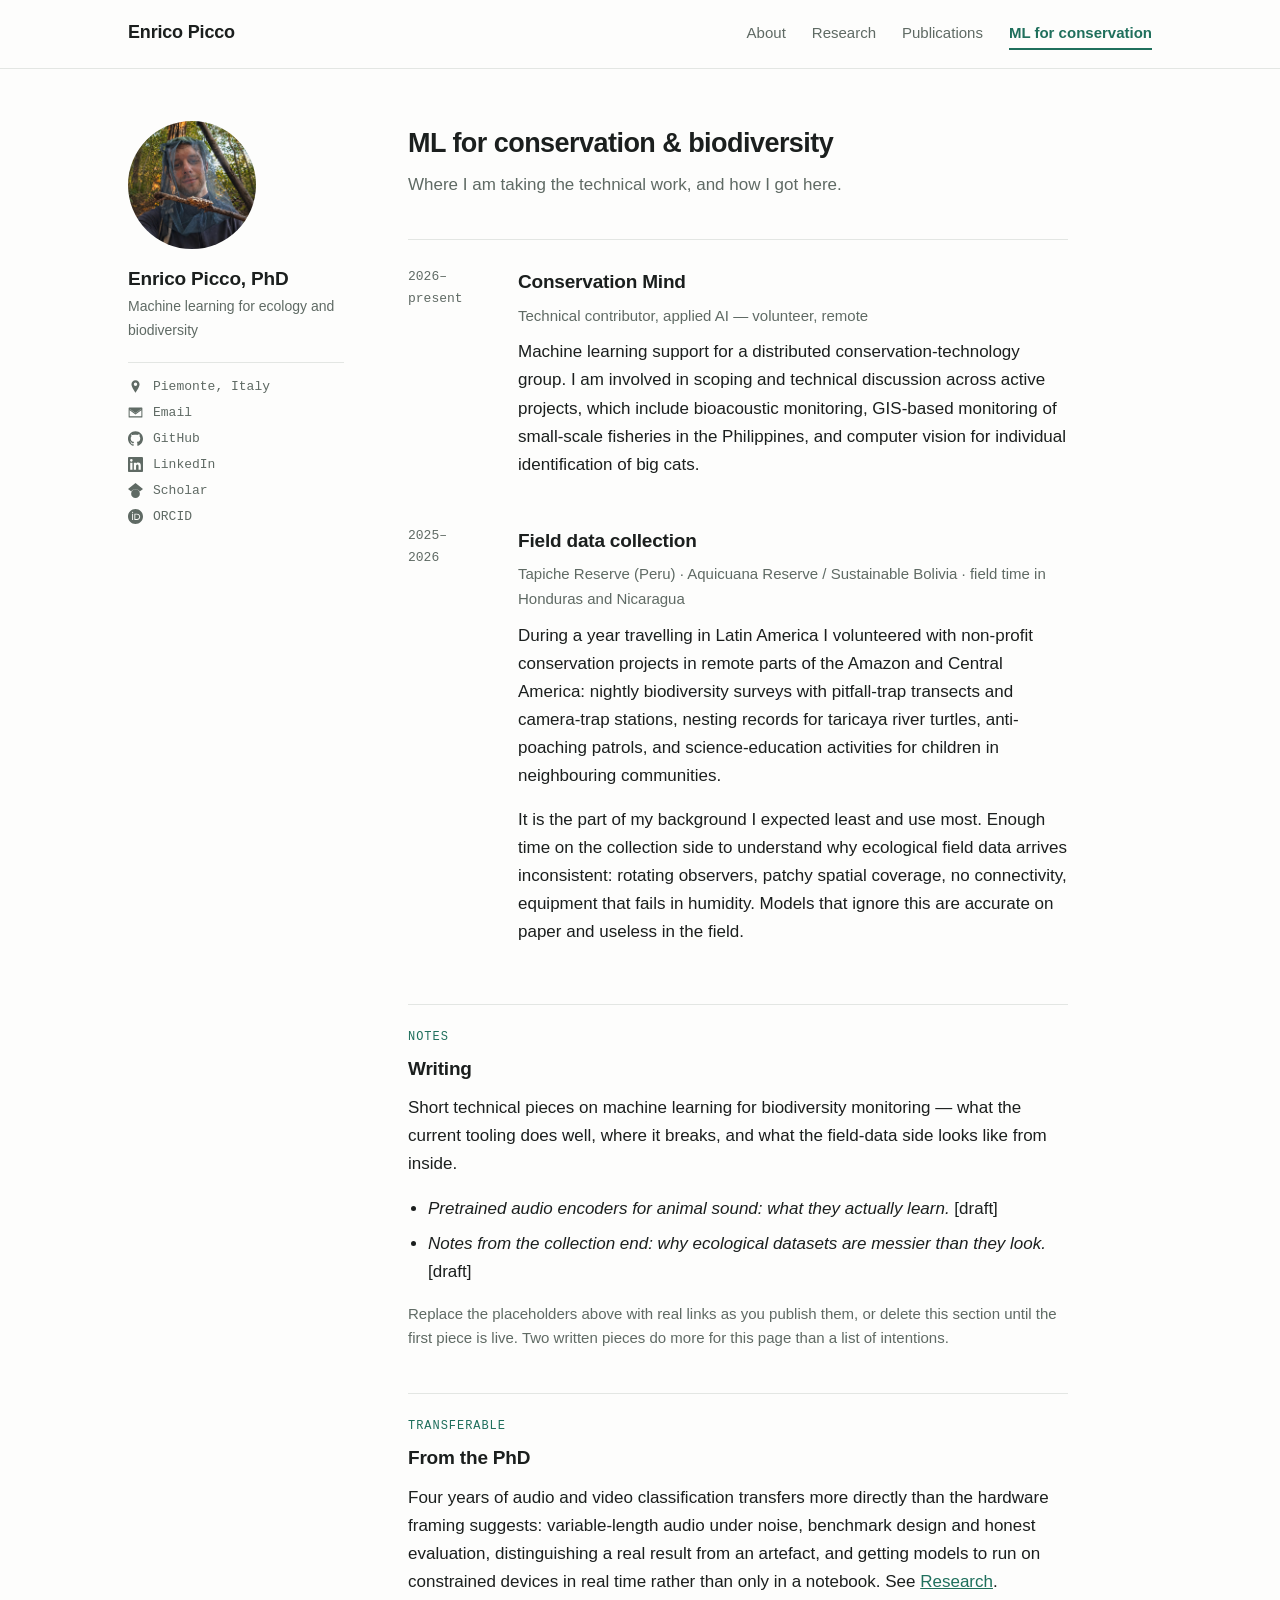
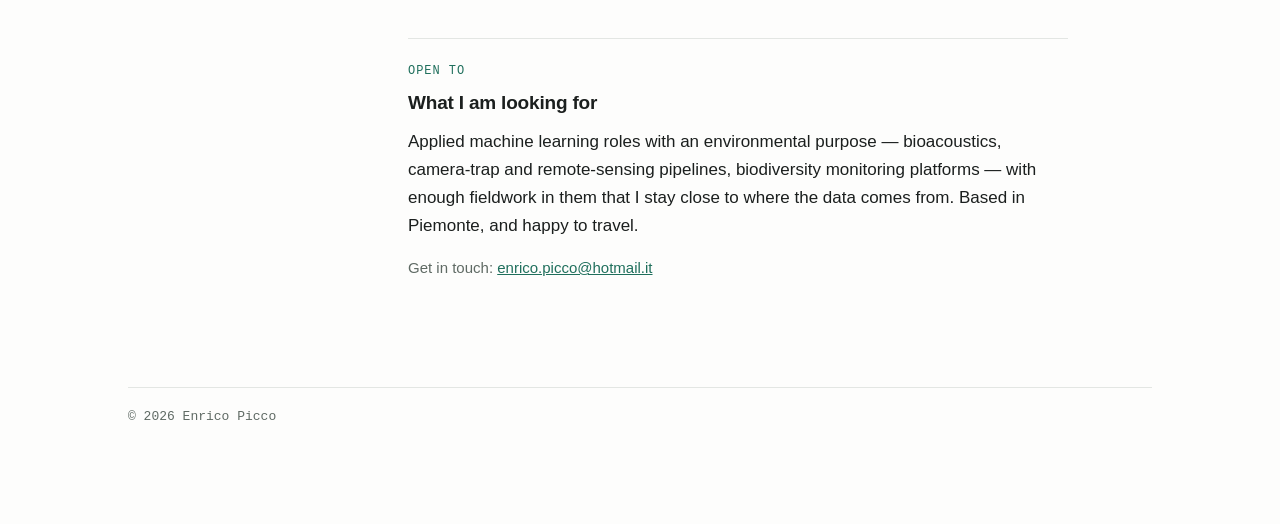
==== commit b29c6fff: "Add files via upload" ====
--- a/conservation.html
+++ b/conservation.html
@@ -8,81 +8,88 @@
 <link rel="stylesheet" href="style.css">
 </head>
 <body>
-<div class="wrap">
 
-  <aside class="rail">
-    <img class="portrait" src="portrait.jpg" alt="Enrico Picco">
-    <h1>Enrico Picco, PhD</h1>
-    <p class="role">Machine learning for ecology and biodiversity</p>
-    <nav>
+<header class="masthead">
+  <div class="masthead-inner">
+    <a class="brand" href="index.html">Enrico Picco</a>
+    <nav class="site-nav">
       <a href="index.html">About</a>
       <a href="research.html">Research</a>
       <a href="publications.html">Publications</a>
       <a href="conservation.html" aria-current="page">ML for conservation</a>
     </nav>
-    <div class="meta">
-      <div>Piemonte, Italy</div>
-      <div><a href="mailto:enrico.picco@hotmail.it">Email</a></div>
-      <div><a href="https://github.com/e-picco">GitHub</a></div>
-      <div><a href="https://www.linkedin.com/in/enrico-picco/">LinkedIn</a></div>
-      <div><a href="https://scholar.google.com/citations?user=zZwpqk8AAAAJ&hl=en">Scholar</a></div>
-    </div>
-  </aside>
+  </div>
+</header>
 
-  <main>
-    <h2>ML for conservation &amp; biodiversity</h2>
-    <p class="lede">Where I am taking the technical work, and how I got here.</p>
+<div class="wrap">
+    <aside class="rail">
+      <img class="portrait" src="portrait.jpg" alt="Enrico Picco">
+      <h2 class="rail-name">Enrico Picco, PhD</h2>
+      <p class="role">Machine learning for ecology and biodiversity</p>
+      <div class="meta">
+        <div><svg class="ic" viewBox="0 0 24 24" aria-hidden="true"><path d="M12 2C8.42 2 5.5 4.92 5.5 8.5c0 4.78 6.5 13.5 6.5 13.5s6.5-8.72 6.5-13.5C18.5 4.92 15.58 2 12 2zm0 9.25a2.75 2.75 0 1 1 0-5.5 2.75 2.75 0 0 1 0 5.5z"/></svg><span>Piemonte, Italy</span></div>
+        <a href="mailto:enrico.picco@hotmail.it"><svg class="ic" viewBox="0 0 24 24" aria-hidden="true"><path d="M2 4h20a1 1 0 0 1 1 1v14a1 1 0 0 1-1 1H2a1 1 0 0 1-1-1V5a1 1 0 0 1 1-1zm10 8.7L2.6 5.9v.4L12 13.3l9.4-7V5.9L12 12.7zM2.6 18.1h18.8V8.4L12 15.2 2.6 8.4z"/></svg><span>Email</span></a>
+        <a href="https://github.com/e-picco"><svg class="ic" viewBox="0 0 24 24" aria-hidden="true"><path d="M12 .297c-6.63 0-12 5.373-12 12 0 5.303 3.438 9.8 8.205 11.385.6.113.82-.258.82-.577 0-.285-.01-1.04-.015-2.04-3.338.724-4.042-1.61-4.042-1.61C4.422 18.07 3.633 17.7 3.633 17.7c-1.087-.744.084-.729.084-.729 1.205.084 1.838 1.236 1.838 1.236 1.07 1.835 2.809 1.305 3.495.998.108-.776.417-1.305.76-1.605-2.665-.3-5.466-1.332-5.466-5.93 0-1.31.465-2.38 1.235-3.22-.135-.303-.54-1.523.105-3.176 0 0 1.005-.322 3.3 1.23.96-.267 1.98-.399 3-.405 1.02.006 2.04.138 3 .405 2.28-1.552 3.285-1.23 3.285-1.23.645 1.653.24 2.873.12 3.176.765.84 1.23 1.91 1.23 3.22 0 4.61-2.805 5.625-5.475 5.92.42.36.81 1.096.81 2.22 0 1.606-.015 2.896-.015 3.286 0 .315.21.69.825.57C20.565 22.092 24 17.592 24 12.297c0-6.627-5.373-12-12-12"/></svg><span>GitHub</span></a>
+        <a href="https://www.linkedin.com/in/enrico-picco/"><svg class="ic" viewBox="0 0 24 24" aria-hidden="true"><path d="M20.45 20.45h-3.56v-5.57c0-1.33-.02-3.04-1.85-3.04-1.85 0-2.13 1.45-2.13 2.94v5.67H9.35V9h3.42v1.56h.05c.48-.9 1.64-1.85 3.37-1.85 3.6 0 4.27 2.37 4.27 5.46v6.28zM5.34 7.43a2.07 2.07 0 1 1 0-4.14 2.07 2.07 0 0 1 0 4.14zM7.12 20.45H3.55V9h3.57v11.45zM22.22 0H1.77C.79 0 0 .77 0 1.73v20.54C0 23.22.79 24 1.77 24h20.45c.98 0 1.78-.78 1.78-1.73V1.73C24 .77 23.2 0 22.22 0z"/></svg><span>LinkedIn</span></a>
+        <a href="https://scholar.google.com/citations?user=zZwpqk8AAAAJ&hl=en"><svg class="ic" viewBox="0 0 24 24" aria-hidden="true"><path d="M5.242 13.769L0 9.5 12 0l12 9.5-5.242 4.269C17.548 11.249 14.978 9.5 12 9.5c-2.977 0-5.548 1.748-6.758 4.269zM12 10a7 7 0 1 0 0 14 7 7 0 0 0 0-14z"/></svg><span>Scholar</span></a>
+        <a href="https://orcid.org/0000-0000-0000-0000"><svg class="ic" viewBox="0 0 24 24" aria-hidden="true"><path d="M12 0C5.372 0 0 5.372 0 12s5.372 12 12 12 12-5.372 12-12S18.628 0 12 0zM7.369 4.378c.525 0 .947.431.947.947s-.422.947-.947.947a.95.95 0 0 1-.947-.947c0-.525.422-.947.947-.947zm-.722 3.038h1.444v10.041H6.647V7.416zm3.562 0h3.9c3.712 0 5.344 2.653 5.344 5.025 0 2.578-2.016 5.025-5.325 5.025h-3.919V7.416zm1.444 1.303v7.444h2.297c3.272 0 4.022-2.484 4.022-3.722 0-2.016-1.284-3.722-4.097-3.722h-2.222z"/></svg><span>ORCID</span></a>
+      </div>
+    </aside>
 
-    <section>
-      <div class="entry">
-        <div class="when">2026&ndash;<br>present</div>
-        <div>
-          <h3>Conservation Mind</h3>
-          <p class="where">Technical contributor, applied AI — volunteer, remote</p>
-          <p>Machine learning support for a distributed conservation-technology group. I am involved in scoping and technical discussion across active projects, which include bioacoustic monitoring, GIS-based monitoring of small-scale fisheries in the Philippines, and computer vision for individual identification of big cats.</p>
-          <!-- As soon as a specific contribution is yours to describe, replace the
-               sentence above with it: what you evaluated, what you recommended,
-               what changed as a result. Named and specific beats broad every time. -->
+    <main>
+      <h1>ML for conservation &amp; biodiversity</h1>
+      <p class="lede">Where I am taking the technical work, and how I got here.</p>
+
+      <section>
+        <div class="entry">
+          <div class="when">2026&ndash;<br>present</div>
+          <div>
+            <h3>Conservation Mind</h3>
+            <p class="where">Technical contributor, applied AI &mdash; volunteer, remote</p>
+            <p>Machine learning support for a distributed conservation-technology group. I am involved in scoping and technical discussion across active projects, which include bioacoustic monitoring, GIS-based monitoring of small-scale fisheries in the Philippines, and computer vision for individual identification of big cats.</p>
+            <!-- As soon as a specific contribution is yours to describe, replace the
+                 sentence above with it: what you evaluated, what you recommended,
+                 what changed as a result. Named and specific beats broad every time. -->
+          </div>
         </div>
-      </div>
 
-      <div class="entry">
-        <div class="when">2025&ndash;<br>2026</div>
-        <div>
-          <h3>Field data collection</h3>
-          <p class="where">Tapiche Reserve (Peru) · Aquicuana Reserve / Sustainable Bolivia · field time in Honduras and Nicaragua</p>
-          <p>During a year travelling in Latin America I volunteered with non-profit conservation projects in remote parts of the Amazon and Central America: nightly biodiversity surveys with pitfall-trap transects and camera-trap stations, nesting records for taricaya river turtles, anti-poaching patrols, and science-education activities for children in neighbouring communities.</p>
-          <p>It is the part of my background I expected least and use most. Enough time on the collection side to understand why ecological field data arrives inconsistent: rotating observers, patchy spatial coverage, no connectivity, equipment that fails in humidity. Models that ignore this are accurate on paper and useless in the field.</p>
+        <div class="entry">
+          <div class="when">2025&ndash;<br>2026</div>
+          <div>
+            <h3>Field data collection</h3>
+            <p class="where">Tapiche Reserve (Peru) &middot; Aquicuana Reserve / Sustainable Bolivia &middot; field time in Honduras and Nicaragua</p>
+            <p>During a year travelling in Latin America I volunteered with non-profit conservation projects in remote parts of the Amazon and Central America: nightly biodiversity surveys with pitfall-trap transects and camera-trap stations, nesting records for taricaya river turtles, anti-poaching patrols, and science-education activities for children in neighbouring communities.</p>
+            <p>It is the part of my background I expected least and use most. Enough time on the collection side to understand why ecological field data arrives inconsistent: rotating observers, patchy spatial coverage, no connectivity, equipment that fails in humidity. Models that ignore this are accurate on paper and useless in the field.</p>
+          </div>
         </div>
-      </div>
-    </section>
+      </section>
 
-    <section>
-      <p class="eyebrow">Notes</p>
-      <h3>Writing</h3>
-      <p>Short technical pieces on machine learning for biodiversity monitoring — what the current tooling does well, where it breaks, and what the field-data side looks like from inside.</p>
-      <ul>
-        <li><em>Pretrained audio encoders for animal sound: what they actually learn.</em> [draft]</li>
-        <li><em>Notes from the collection end: why ecological datasets are messier than they look.</em> [draft]</li>
-      </ul>
-      <p class="note">Replace the placeholders above with real links as you publish them, or delete this section until the first piece is live. Two written pieces do more for this page than a list of intentions.</p>
-    </section>
+      <section>
+        <p class="eyebrow">Notes</p>
+        <h3>Writing</h3>
+        <p>Short technical pieces on machine learning for biodiversity monitoring &mdash; what the current tooling does well, where it breaks, and what the field-data side looks like from inside.</p>
+        <ul>
+          <li><em>Pretrained audio encoders for animal sound: what they actually learn.</em> [draft]</li>
+          <li><em>Notes from the collection end: why ecological datasets are messier than they look.</em> [draft]</li>
+        </ul>
+        <p class="note">Replace the placeholders above with real links as you publish them, or delete this section until the first piece is live. Two written pieces do more for this page than a list of intentions.</p>
+      </section>
 
-    <section>
-      <p class="eyebrow">Transferable</p>
-      <h3>From the PhD</h3>
-      <p>Four years of audio and video classification transfers more directly than the hardware framing suggests: variable-length audio under noise, benchmark design and honest evaluation, distinguishing a real result from an artefact, and getting models to run on constrained devices in real time rather than only in a notebook. See <a href="research.html">Research</a>.</p>
-    </section>
+      <section>
+        <p class="eyebrow">Transferable</p>
+        <h3>From the PhD</h3>
+        <p>Four years of audio and video classification transfers more directly than the hardware framing suggests: variable-length audio under noise, benchmark design and honest evaluation, distinguishing a real result from an artefact, and getting models to run on constrained devices in real time rather than only in a notebook. See <a href="research.html">Research</a>.</p>
+      </section>
 
-    <section>
-      <p class="eyebrow">Open to</p>
-      <h3>What I am looking for</h3>
-      <p>Applied machine learning roles with an environmental purpose — bioacoustics, camera-trap and remote-sensing pipelines, biodiversity monitoring platforms — with enough fieldwork in them that I stay close to where the data comes from. Based in Piemonte, and happy to travel.</p>
-      <p class="note">Get in touch: <a href="mailto:enrico.picco@hotmail.it">enrico.picco@hotmail.it</a></p>
-    </section>
-  </main>
+      <section>
+        <p class="eyebrow">Open to</p>
+        <h3>What I am looking for</h3>
+        <p>Applied machine learning roles with an environmental purpose &mdash; bioacoustics, camera-trap and remote-sensing pipelines, biodiversity monitoring platforms &mdash; with enough fieldwork in them that I stay close to where the data comes from. Based in Piemonte, and happy to travel.</p>
+        <p class="note">Get in touch: <a href="mailto:enrico.picco@hotmail.it">enrico.picco@hotmail.it</a></p>
+      </section>
+    </main>
 
-  <footer>© 2026 Enrico Picco</footer>
+  <footer>&copy; 2026 Enrico Picco</footer>
 </div>
 </body>
 </html>
--- a/style.css
+++ b/style.css
@@ -1,12 +1,11 @@
 /* ---------------------------------------------------------------
    Enrico Picco — portfolio
-   One stylesheet, no dependencies, no build step.
+   One stylesheet, no dependencies.
    Palette:  ink #1b1f1e · muted #5f6a64 · accent #1f6f5c
              rule #e3e6e3 · paper #fdfdfc
    Type:     body in system sans · metadata in monospace (field-log
-             feel: dates and labels align in a column, like a survey
-             sheet). That monospace rail is the only flourish here —
-             everything else stays quiet on purpose.
+             feel: labels and dates align in a column, like a survey
+             sheet). That monospace rail is the only flourish here.
    --------------------------------------------------------------- */
 
 :root {
@@ -20,7 +19,6 @@
 }
 
 * { box-sizing: border-box; }
-
 html { -webkit-text-size-adjust: 100%; }
 
 body {
@@ -30,108 +28,109 @@
   font: 400 17px/1.65 var(--sans);
 }
 
+/* ---------- top masthead: name left, section links right ---------- */
+
+.masthead {
+  position: sticky; top: 0; z-index: 10;
+  background: var(--paper);
+  border-bottom: 1px solid var(--rule);
+}
+
+.masthead-inner {
+  max-width: 1080px; margin: 0 auto;
+  padding: 18px 28px;
+  display: flex; align-items: baseline; justify-content: space-between;
+  gap: 24px; flex-wrap: wrap;
+}
+
+.brand {
+  font-size: 18px; font-weight: 600; letter-spacing: -0.01em;
+  color: var(--ink); text-decoration: none; white-space: nowrap;
+}
+
+.site-nav { display: flex; flex-wrap: wrap; }
+.site-nav a + a { margin-left: 26px; }
+
+.site-nav a {
+  font-size: 15px; color: var(--muted); text-decoration: none;
+  padding-bottom: 2px; border-bottom: 2px solid transparent; white-space: nowrap;
+}
+
+.site-nav a:hover { color: var(--ink); }
+
+.site-nav a[aria-current="page"] {
+  color: var(--accent); font-weight: 600; border-bottom-color: var(--accent);
+}
+
+/* ---------- page frame ---------- */
+
 .wrap {
-  max-width: 1080px;
-  margin: 0 auto;
-  padding: 56px 28px 96px;
-  display: grid;
-  grid-template-columns: 232px 1fr;
-  gap: 64px;
-  align-items: start;
+  max-width: 1080px; margin: 0 auto;
+  padding: 52px 28px 96px;
+  display: grid; grid-template-columns: 216px 1fr;
+  gap: 64px; align-items: start;
 }
 
 /* ---------- left rail ---------- */
 
-.rail { position: sticky; top: 56px; }
+.rail { position: sticky; top: 112px; }
 
 .rail .portrait {
-  width: 132px; height: 132px;
-  border-radius: 50%;
-  object-fit: cover;
-  display: block;
-  margin-bottom: 20px;
+  width: 128px; height: 128px; border-radius: 50%;
+  object-fit: cover; display: block; margin-bottom: 18px;
 }
 
-.rail h1 {
-  font-size: 20px;
-  line-height: 1.3;
-  margin: 0 0 4px;
-  letter-spacing: -0.01em;
+.rail-name {
+  font-size: 19px; line-height: 1.3; font-weight: 600;
+  margin: 0 0 4px; letter-spacing: -0.01em;
 }
 
-.rail .role {
-  font-size: 14px;
-  color: var(--muted);
-  margin: 0 0 20px;
+.rail .role { font-size: 14px; color: var(--muted); margin: 0 0 20px; }
+
+.meta {
+  font: 400 13px/1 var(--mono); color: var(--muted);
+  border-top: 1px solid var(--rule); padding-top: 16px;
+  display: flex; flex-direction: column;
 }
 
-.rail nav { border-top: 1px solid var(--rule); padding-top: 16px; margin-bottom: 24px; }
+.meta > * + * { margin-top: 11px; }
 
-.rail nav a {
-  display: block;
-  font-size: 15px;
-  padding: 5px 0;
-  color: var(--ink);
-  text-decoration: none;
+.meta > div, .meta > a {
+  display: flex; align-items: center;
+  color: var(--muted); text-decoration: none;
 }
 
-.rail nav a:hover { color: var(--accent); }
+.meta > a:hover { color: var(--accent); }
+.meta > a:hover .ic { fill: var(--accent); }
 
-.rail nav a[aria-current="page"] {
-  color: var(--accent);
-  font-weight: 600;
-}
-
-.meta {
-  font: 400 13px/1.9 var(--mono);
-  color: var(--muted);
-  border-top: 1px solid var(--rule);
-  padding-top: 16px;
-}
-
-.meta a { color: var(--muted); text-decoration: none; border-bottom: 1px solid var(--rule); }
-.meta a:hover { color: var(--accent); border-bottom-color: var(--accent); }
-.meta div { white-space: nowrap; overflow: hidden; text-overflow: ellipsis; }
+.ic { width: 15px; height: 15px; flex: none; margin-right: 10px; fill: var(--muted); transition: fill .15s; }
 
 /* ---------- main column ---------- */
 
 main { max-width: 660px; }
 
-main > h2:first-child { margin-top: 0; }
-
-h2 {
-  font-size: 27px;
-  letter-spacing: -0.02em;
-  margin: 0 0 6px;
-}
+h1 { font-size: 27px; letter-spacing: -0.02em; margin: 0 0 6px; }
 
 .lede { color: var(--muted); margin: 0 0 40px; }
 
 section { border-top: 1px solid var(--rule); padding-top: 26px; margin-bottom: 42px; }
 
 .eyebrow {
-  font: 400 12px/1 var(--mono);
-  letter-spacing: 0.08em;
-  text-transform: uppercase;
-  color: var(--accent);
-  margin: 0 0 10px;
+  font: 400 12px/1 var(--mono); letter-spacing: 0.08em;
+  text-transform: uppercase; color: var(--accent); margin: 0 0 10px;
 }
 
 h3 { font-size: 19px; margin: 0 0 10px; letter-spacing: -0.01em; }
-
 p { margin: 0 0 16px; }
-
 a { color: var(--accent); }
-
 ul { padding-left: 20px; margin: 0 0 16px; }
 li { margin-bottom: 7px; }
-
 .note { font-size: 15px; color: var(--muted); }
 
 /* dated entries — the monospace year column */
 
 .entry { display: grid; grid-template-columns: 92px 1fr; gap: 18px; margin-bottom: 30px; }
-.entry .when { font: 400 13px/1.9 var(--mono); color: var(--muted); }
+.entry .when { font: 400 13px/1.7 var(--mono); color: var(--muted); }
 .entry h3 { margin-bottom: 6px; }
 .entry .where { font-size: 15px; color: var(--muted); margin: 0 0 10px; }
 
@@ -144,21 +143,23 @@
 
 footer {
   grid-column: 1 / -1;
-  border-top: 1px solid var(--rule);
-  padding-top: 18px;
-  font: 400 13px/1.7 var(--mono);
-  color: var(--muted);
+  border-top: 1px solid var(--rule); padding-top: 18px;
+  font: 400 13px/1.7 var(--mono); color: var(--muted);
 }
 
 /* ---------- mobile ---------- */
 
 @media (max-width: 800px) {
-  .wrap { grid-template-columns: 1fr; gap: 36px; padding: 32px 20px 64px; }
+  .masthead { position: static; }
+  .masthead-inner { padding: 16px 20px; gap: 12px; }
+  .site-nav a + a { margin-left: 18px; }
+  .wrap { grid-template-columns: 1fr; gap: 34px; padding: 30px 20px 64px; }
   .rail { position: static; }
-  .rail nav { display: flex; flex-wrap: wrap; gap: 18px; }
-  .rail nav a { padding: 0; }
+  .rail .portrait { width: 104px; height: 104px; }
+  .meta { flex-direction: row; flex-wrap: wrap; }
+  .meta > * + * { margin-top: 0; margin-left: 20px; }
   .entry { grid-template-columns: 1fr; gap: 4px; }
   body { font-size: 16px; }
 }
 
-a:focus-visible, nav a:focus-visible { outline: 2px solid var(--accent); outline-offset: 3px; }
+a:focus-visible { outline: 2px solid var(--accent); outline-offset: 3px; }
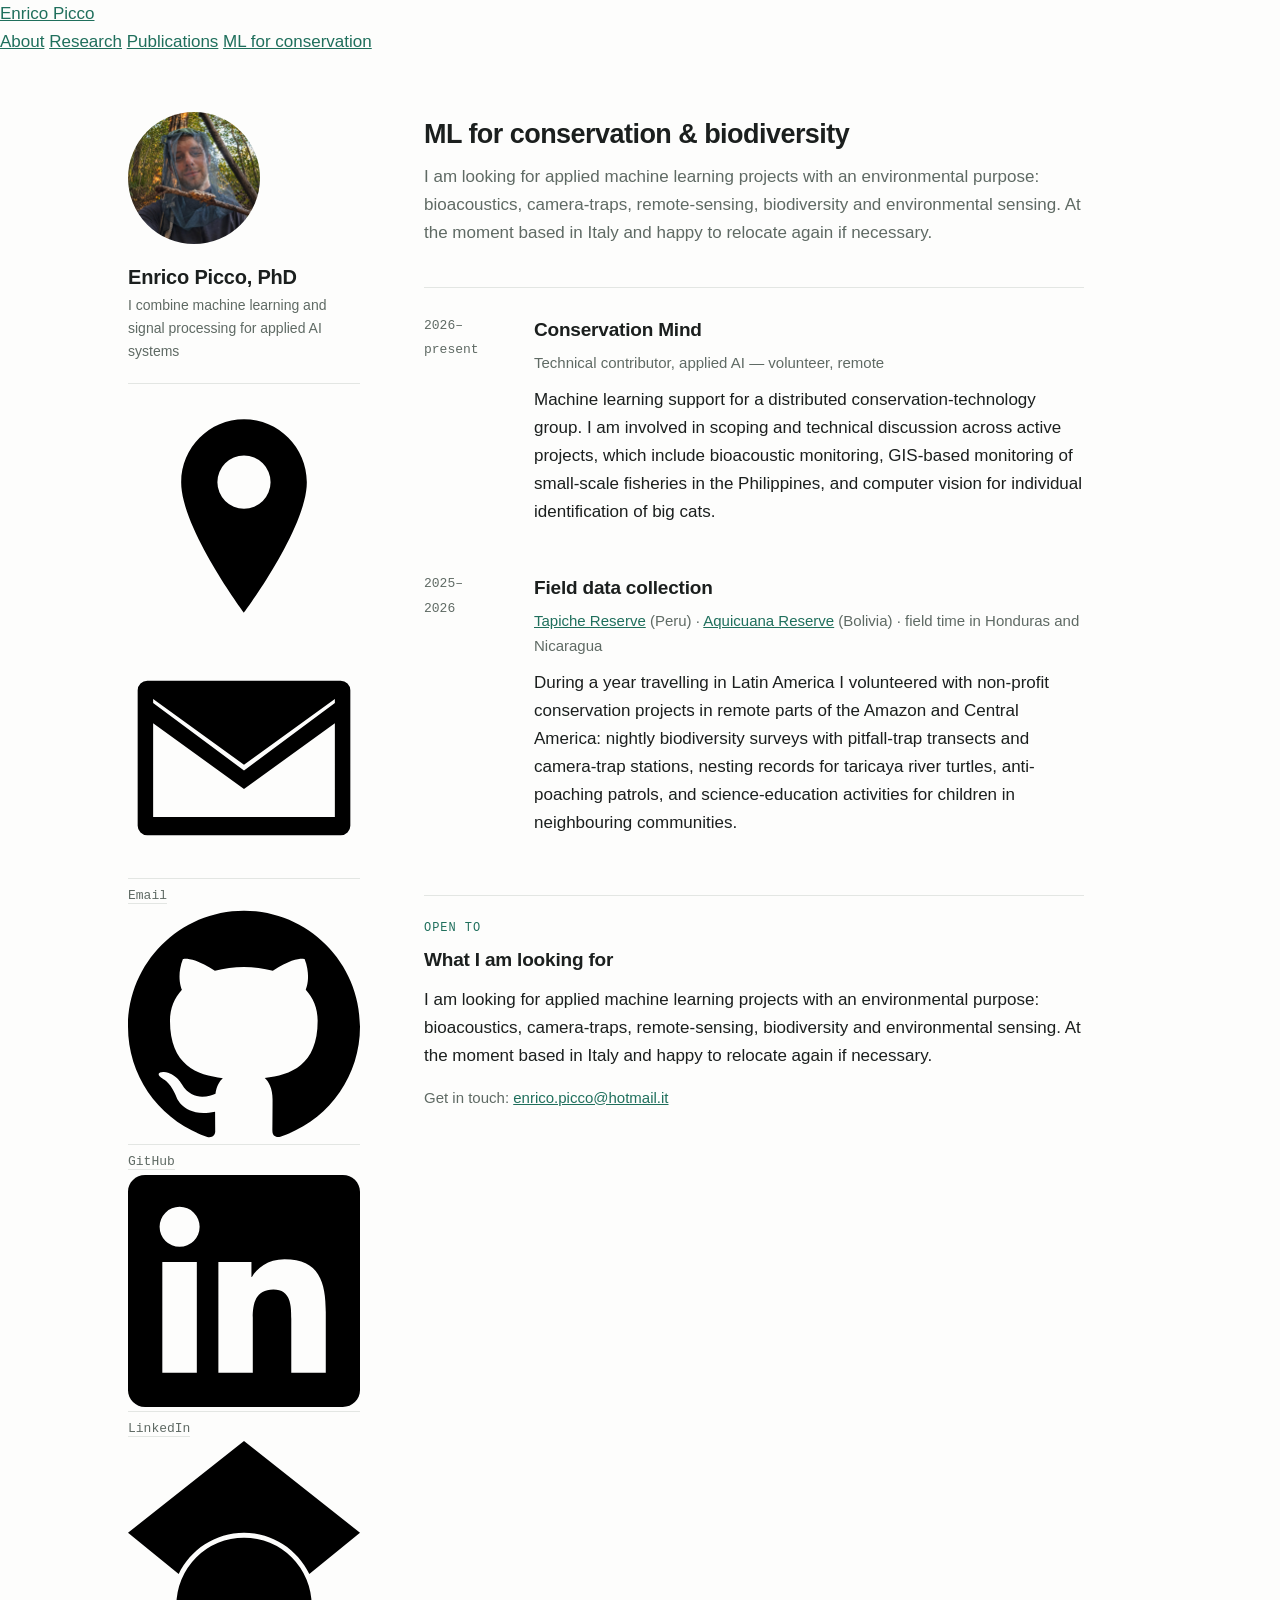
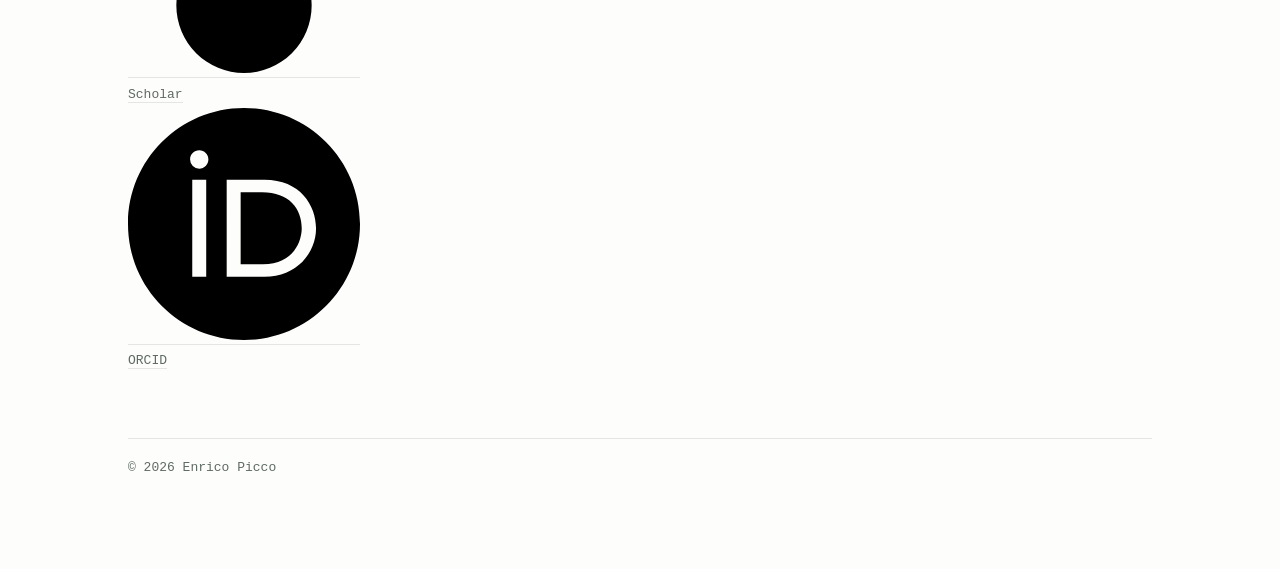
==== commit a91539b3: "Add files via upload" ====
--- a/conservation.html
+++ b/conservation.html
@@ -22,74 +22,58 @@
 </header>
 
 <div class="wrap">
-    <aside class="rail">
-      <img class="portrait" src="portrait.jpg" alt="Enrico Picco">
-      <h2 class="rail-name">Enrico Picco, PhD</h2>
-      <p class="role">Machine learning for ecology and biodiversity</p>
+
+  <aside class="rail">
+    <img class="portrait" src="portrait.jpg" alt="Enrico Picco">
+    <h1>Enrico Picco, PhD</h1>
+    <p class="role">I combine machine learning and signal processing for applied AI systems</p>
       <div class="meta">
         <div><svg class="ic" viewBox="0 0 24 24" aria-hidden="true"><path d="M12 2C8.42 2 5.5 4.92 5.5 8.5c0 4.78 6.5 13.5 6.5 13.5s6.5-8.72 6.5-13.5C18.5 4.92 15.58 2 12 2zm0 9.25a2.75 2.75 0 1 1 0-5.5 2.75 2.75 0 0 1 0 5.5z"/></svg><span>Piemonte, Italy</span></div>
         <a href="mailto:enrico.picco@hotmail.it"><svg class="ic" viewBox="0 0 24 24" aria-hidden="true"><path d="M2 4h20a1 1 0 0 1 1 1v14a1 1 0 0 1-1 1H2a1 1 0 0 1-1-1V5a1 1 0 0 1 1-1zm10 8.7L2.6 5.9v.4L12 13.3l9.4-7V5.9L12 12.7zM2.6 18.1h18.8V8.4L12 15.2 2.6 8.4z"/></svg><span>Email</span></a>
         <a href="https://github.com/e-picco"><svg class="ic" viewBox="0 0 24 24" aria-hidden="true"><path d="M12 .297c-6.63 0-12 5.373-12 12 0 5.303 3.438 9.8 8.205 11.385.6.113.82-.258.82-.577 0-.285-.01-1.04-.015-2.04-3.338.724-4.042-1.61-4.042-1.61C4.422 18.07 3.633 17.7 3.633 17.7c-1.087-.744.084-.729.084-.729 1.205.084 1.838 1.236 1.838 1.236 1.07 1.835 2.809 1.305 3.495.998.108-.776.417-1.305.76-1.605-2.665-.3-5.466-1.332-5.466-5.93 0-1.31.465-2.38 1.235-3.22-.135-.303-.54-1.523.105-3.176 0 0 1.005-.322 3.3 1.23.96-.267 1.98-.399 3-.405 1.02.006 2.04.138 3 .405 2.28-1.552 3.285-1.23 3.285-1.23.645 1.653.24 2.873.12 3.176.765.84 1.23 1.91 1.23 3.22 0 4.61-2.805 5.625-5.475 5.92.42.36.81 1.096.81 2.22 0 1.606-.015 2.896-.015 3.286 0 .315.21.69.825.57C20.565 22.092 24 17.592 24 12.297c0-6.627-5.373-12-12-12"/></svg><span>GitHub</span></a>
         <a href="https://www.linkedin.com/in/enrico-picco/"><svg class="ic" viewBox="0 0 24 24" aria-hidden="true"><path d="M20.45 20.45h-3.56v-5.57c0-1.33-.02-3.04-1.85-3.04-1.85 0-2.13 1.45-2.13 2.94v5.67H9.35V9h3.42v1.56h.05c.48-.9 1.64-1.85 3.37-1.85 3.6 0 4.27 2.37 4.27 5.46v6.28zM5.34 7.43a2.07 2.07 0 1 1 0-4.14 2.07 2.07 0 0 1 0 4.14zM7.12 20.45H3.55V9h3.57v11.45zM22.22 0H1.77C.79 0 0 .77 0 1.73v20.54C0 23.22.79 24 1.77 24h20.45c.98 0 1.78-.78 1.78-1.73V1.73C24 .77 23.2 0 22.22 0z"/></svg><span>LinkedIn</span></a>
         <a href="https://scholar.google.com/citations?user=zZwpqk8AAAAJ&hl=en"><svg class="ic" viewBox="0 0 24 24" aria-hidden="true"><path d="M5.242 13.769L0 9.5 12 0l12 9.5-5.242 4.269C17.548 11.249 14.978 9.5 12 9.5c-2.977 0-5.548 1.748-6.758 4.269zM12 10a7 7 0 1 0 0 14 7 7 0 0 0 0-14z"/></svg><span>Scholar</span></a>
-        <a href="https://orcid.org/0000-0000-0000-0000"><svg class="ic" viewBox="0 0 24 24" aria-hidden="true"><path d="M12 0C5.372 0 0 5.372 0 12s5.372 12 12 12 12-5.372 12-12S18.628 0 12 0zM7.369 4.378c.525 0 .947.431.947.947s-.422.947-.947.947a.95.95 0 0 1-.947-.947c0-.525.422-.947.947-.947zm-.722 3.038h1.444v10.041H6.647V7.416zm3.562 0h3.9c3.712 0 5.344 2.653 5.344 5.025 0 2.578-2.016 5.025-5.325 5.025h-3.919V7.416zm1.444 1.303v7.444h2.297c3.272 0 4.022-2.484 4.022-3.722 0-2.016-1.284-3.722-4.097-3.722h-2.222z"/></svg><span>ORCID</span></a>
+        <a href="https://orcid.org/0000-0002-3756-6097"><svg class="ic" viewBox="0 0 24 24" aria-hidden="true"><path d="M12 0C5.372 0 0 5.372 0 12s5.372 12 12 12 12-5.372 12-12S18.628 0 12 0zM7.369 4.378c.525 0 .947.431.947.947s-.422.947-.947.947a.95.95 0 0 1-.947-.947c0-.525.422-.947.947-.947zm-.722 3.038h1.444v10.041H6.647V7.416zm3.562 0h3.9c3.712 0 5.344 2.653 5.344 5.025 0 2.578-2.016 5.025-5.325 5.025h-3.919V7.416zm1.444 1.303v7.444h2.297c3.272 0 4.022-2.484 4.022-3.722 0-2.016-1.284-3.722-4.097-3.722h-2.222z"/></svg><span>ORCID</span></a>
       </div>
-    </aside>
+  </aside>
+  
+  <main>
+    <h2>ML for conservation &amp; biodiversity</h2>
+    <p class="lede">I am looking for applied machine learning projects with an environmental purpose: bioacoustics, camera-traps, remote-sensing, biodiversity and environmental sensing. At the moment based in Italy and happy to relocate again if necessary.</p>
 
-    <main>
-      <h1>ML for conservation &amp; biodiversity</h1>
-      <p class="lede">Where I am taking the technical work, and how I got here.</p>
+    <section>
+      <div class="entry">
+        <div class="when">2026&ndash;<br>present</div>
+        <div>
+          <h3>Conservation Mind</h3>
+          <p class="where">Technical contributor, applied AI — volunteer, remote</p>
+          <p>Machine learning support for a distributed conservation-technology group. I am involved in scoping and technical discussion across active projects, which include bioacoustic monitoring, GIS-based monitoring of small-scale fisheries in the Philippines, and computer vision for individual identification of big cats.</p>
+          <!-- As soon as a specific contribution is yours to describe, replace the
+               sentence above with it: what you evaluated, what you recommended,
+               what changed as a result. Named and specific beats broad every time. -->
+        </div>
+      </div>
 
-      <section>
-        <div class="entry">
-          <div class="when">2026&ndash;<br>present</div>
-          <div>
-            <h3>Conservation Mind</h3>
-            <p class="where">Technical contributor, applied AI &mdash; volunteer, remote</p>
-            <p>Machine learning support for a distributed conservation-technology group. I am involved in scoping and technical discussion across active projects, which include bioacoustic monitoring, GIS-based monitoring of small-scale fisheries in the Philippines, and computer vision for individual identification of big cats.</p>
-            <!-- As soon as a specific contribution is yours to describe, replace the
-                 sentence above with it: what you evaluated, what you recommended,
-                 what changed as a result. Named and specific beats broad every time. -->
-          </div>
+      <div class="entry">
+        <div class="when">2025&ndash;<br>2026</div>
+        <div>
+          <h3>Field data collection</h3>
+          <p class="where"><a href="https://www.tapichejungle.com/conservation" target="_blank" rel="noopener">Tapiche Reserve</a> (Peru) ·  <a href="https://aquicuana.org/" target="_blank" rel="noopener">Aquicuana Reserve</a> (Bolivia) · field time in Honduras and Nicaragua</p>
+          <p>During a year travelling in Latin America I volunteered with non-profit conservation projects in remote parts of the Amazon and Central America: nightly biodiversity surveys with pitfall-trap transects and camera-trap stations, nesting records for taricaya river turtles, anti-poaching patrols, and science-education activities for children in neighbouring communities.</p>
         </div>
+      </div>
+    </section>
 
-        <div class="entry">
-          <div class="when">2025&ndash;<br>2026</div>
-          <div>
-            <h3>Field data collection</h3>
-            <p class="where">Tapiche Reserve (Peru) &middot; Aquicuana Reserve / Sustainable Bolivia &middot; field time in Honduras and Nicaragua</p>
-            <p>During a year travelling in Latin America I volunteered with non-profit conservation projects in remote parts of the Amazon and Central America: nightly biodiversity surveys with pitfall-trap transects and camera-trap stations, nesting records for taricaya river turtles, anti-poaching patrols, and science-education activities for children in neighbouring communities.</p>
-            <p>It is the part of my background I expected least and use most. Enough time on the collection side to understand why ecological field data arrives inconsistent: rotating observers, patchy spatial coverage, no connectivity, equipment that fails in humidity. Models that ignore this are accurate on paper and useless in the field.</p>
-          </div>
-        </div>
-      </section>
 
-      <section>
-        <p class="eyebrow">Notes</p>
-        <h3>Writing</h3>
-        <p>Short technical pieces on machine learning for biodiversity monitoring &mdash; what the current tooling does well, where it breaks, and what the field-data side looks like from inside.</p>
-        <ul>
-          <li><em>Pretrained audio encoders for animal sound: what they actually learn.</em> [draft]</li>
-          <li><em>Notes from the collection end: why ecological datasets are messier than they look.</em> [draft]</li>
-        </ul>
-        <p class="note">Replace the placeholders above with real links as you publish them, or delete this section until the first piece is live. Two written pieces do more for this page than a list of intentions.</p>
-      </section>
+    <section>
+      <p class="eyebrow">Open to</p>
+      <h3>What I am looking for</h3>
+      <p>I am looking for applied machine learning projects with an environmental purpose: bioacoustics, camera-traps, remote-sensing, biodiversity and environmental sensing. At the moment based in Italy and happy to relocate again if necessary.</p>
+      <p class="note">Get in touch: <a href="mailto:enrico.picco@hotmail.it">enrico.picco@hotmail.it</a></p>
+    </section>
+  </main>
 
-      <section>
-        <p class="eyebrow">Transferable</p>
-        <h3>From the PhD</h3>
-        <p>Four years of audio and video classification transfers more directly than the hardware framing suggests: variable-length audio under noise, benchmark design and honest evaluation, distinguishing a real result from an artefact, and getting models to run on constrained devices in real time rather than only in a notebook. See <a href="research.html">Research</a>.</p>
-      </section>
-
-      <section>
-        <p class="eyebrow">Open to</p>
-        <h3>What I am looking for</h3>
-        <p>Applied machine learning roles with an environmental purpose &mdash; bioacoustics, camera-trap and remote-sensing pipelines, biodiversity monitoring platforms &mdash; with enough fieldwork in them that I stay close to where the data comes from. Based in Piemonte, and happy to travel.</p>
-        <p class="note">Get in touch: <a href="mailto:enrico.picco@hotmail.it">enrico.picco@hotmail.it</a></p>
-      </section>
-    </main>
-
-  <footer>&copy; 2026 Enrico Picco</footer>
+  <footer>© 2026 Enrico Picco</footer>
 </div>
 </body>
 </html>
--- a/style.css
+++ b/style.css
@@ -1,11 +1,12 @@
 /* ---------------------------------------------------------------
    Enrico Picco — portfolio
-   One stylesheet, no dependencies.
+   One stylesheet, no dependencies, no build step.
    Palette:  ink #1b1f1e · muted #5f6a64 · accent #1f6f5c
              rule #e3e6e3 · paper #fdfdfc
    Type:     body in system sans · metadata in monospace (field-log
-             feel: labels and dates align in a column, like a survey
-             sheet). That monospace rail is the only flourish here.
+             feel: dates and labels align in a column, like a survey
+             sheet). That monospace rail is the only flourish here —
+             everything else stays quiet on purpose.
    --------------------------------------------------------------- */
 
 :root {
@@ -19,6 +20,7 @@
 }
 
 * { box-sizing: border-box; }
+
 html { -webkit-text-size-adjust: 100%; }
 
 body {
@@ -28,109 +30,108 @@
   font: 400 17px/1.65 var(--sans);
 }
 
-/* ---------- top masthead: name left, section links right ---------- */
-
-.masthead {
-  position: sticky; top: 0; z-index: 10;
-  background: var(--paper);
-  border-bottom: 1px solid var(--rule);
-}
-
-.masthead-inner {
-  max-width: 1080px; margin: 0 auto;
-  padding: 18px 28px;
-  display: flex; align-items: baseline; justify-content: space-between;
-  gap: 24px; flex-wrap: wrap;
-}
-
-.brand {
-  font-size: 18px; font-weight: 600; letter-spacing: -0.01em;
-  color: var(--ink); text-decoration: none; white-space: nowrap;
-}
-
-.site-nav { display: flex; flex-wrap: wrap; }
-.site-nav a + a { margin-left: 26px; }
-
-.site-nav a {
-  font-size: 15px; color: var(--muted); text-decoration: none;
-  padding-bottom: 2px; border-bottom: 2px solid transparent; white-space: nowrap;
-}
-
-.site-nav a:hover { color: var(--ink); }
-
-.site-nav a[aria-current="page"] {
-  color: var(--accent); font-weight: 600; border-bottom-color: var(--accent);
-}
-
-/* ---------- page frame ---------- */
-
 .wrap {
-  max-width: 1080px; margin: 0 auto;
-  padding: 52px 28px 96px;
-  display: grid; grid-template-columns: 216px 1fr;
-  gap: 64px; align-items: start;
+  max-width: 1080px;
+  margin: 0 auto;
+  padding: 56px 28px 96px;
+  display: grid;
+  grid-template-columns: 232px 1fr;
+  gap: 64px;
+  align-items: start;
 }
 
 /* ---------- left rail ---------- */
 
-.rail { position: sticky; top: 112px; }
+.rail { position: sticky; top: 56px; }
 
 .rail .portrait {
-  width: 128px; height: 128px; border-radius: 50%;
-  object-fit: cover; display: block; margin-bottom: 18px;
+  width: 132px; height: 132px;
+  border-radius: 50%;
+  object-fit: cover;
+  display: block;
+  margin-bottom: 20px;
 }
 
-.rail-name {
-  font-size: 19px; line-height: 1.3; font-weight: 600;
-  margin: 0 0 4px; letter-spacing: -0.01em;
+.rail h1 {
+  font-size: 20px;
+  line-height: 1.3;
+  margin: 0 0 4px;
+  letter-spacing: -0.01em;
 }
 
-.rail .role { font-size: 14px; color: var(--muted); margin: 0 0 20px; }
+.rail .role {
+  font-size: 14px;
+  color: var(--muted);
+  margin: 0 0 20px;
+}
+
+.rail nav { border-top: 1px solid var(--rule); padding-top: 16px; margin-bottom: 24px; }
+
+.rail nav a {
+  display: block;
+  font-size: 15px;
+  padding: 5px 0;
+  color: var(--ink);
+  text-decoration: none;
+}
+
+.rail nav a:hover { color: var(--accent); }
+
+.rail nav a[aria-current="page"] {
+  color: var(--accent);
+  font-weight: 600;
+}
 
 .meta {
-  font: 400 13px/1 var(--mono); color: var(--muted);
-  border-top: 1px solid var(--rule); padding-top: 16px;
-  display: flex; flex-direction: column;
+  font: 400 13px/1.9 var(--mono);
+  color: var(--muted);
+  border-top: 1px solid var(--rule);
+  padding-top: 16px;
 }
 
-.meta > * + * { margin-top: 11px; }
-
-.meta > div, .meta > a {
-  display: flex; align-items: center;
-  color: var(--muted); text-decoration: none;
-}
-
-.meta > a:hover { color: var(--accent); }
-.meta > a:hover .ic { fill: var(--accent); }
-
-.ic { width: 15px; height: 15px; flex: none; margin-right: 10px; fill: var(--muted); transition: fill .15s; }
+.meta a { color: var(--muted); text-decoration: none; border-bottom: 1px solid var(--rule); }
+.meta a:hover { color: var(--accent); border-bottom-color: var(--accent); }
+.meta div { white-space: nowrap; overflow: hidden; text-overflow: ellipsis; }
 
 /* ---------- main column ---------- */
 
 main { max-width: 660px; }
 
-h1 { font-size: 27px; letter-spacing: -0.02em; margin: 0 0 6px; }
+main > h2:first-child { margin-top: 0; }
+
+h2 {
+  font-size: 27px;
+  letter-spacing: -0.02em;
+  margin: 0 0 6px;
+}
 
 .lede { color: var(--muted); margin: 0 0 40px; }
 
 section { border-top: 1px solid var(--rule); padding-top: 26px; margin-bottom: 42px; }
 
 .eyebrow {
-  font: 400 12px/1 var(--mono); letter-spacing: 0.08em;
-  text-transform: uppercase; color: var(--accent); margin: 0 0 10px;
+  font: 400 12px/1 var(--mono);
+  letter-spacing: 0.08em;
+  text-transform: uppercase;
+  color: var(--accent);
+  margin: 0 0 10px;
 }
 
 h3 { font-size: 19px; margin: 0 0 10px; letter-spacing: -0.01em; }
+
 p { margin: 0 0 16px; }
+
 a { color: var(--accent); }
+
 ul { padding-left: 20px; margin: 0 0 16px; }
 li { margin-bottom: 7px; }
+
 .note { font-size: 15px; color: var(--muted); }
 
 /* dated entries — the monospace year column */
 
 .entry { display: grid; grid-template-columns: 92px 1fr; gap: 18px; margin-bottom: 30px; }
-.entry .when { font: 400 13px/1.7 var(--mono); color: var(--muted); }
+.entry .when { font: 400 13px/1.9 var(--mono); color: var(--muted); }
 .entry h3 { margin-bottom: 6px; }
 .entry .where { font-size: 15px; color: var(--muted); margin: 0 0 10px; }
 
@@ -143,23 +144,39 @@
 
 footer {
   grid-column: 1 / -1;
-  border-top: 1px solid var(--rule); padding-top: 18px;
-  font: 400 13px/1.7 var(--mono); color: var(--muted);
+  border-top: 1px solid var(--rule);
+  padding-top: 18px;
+  font: 400 13px/1.7 var(--mono);
+  color: var(--muted);
 }
 
 /* ---------- mobile ---------- */
 
 @media (max-width: 800px) {
-  .masthead { position: static; }
-  .masthead-inner { padding: 16px 20px; gap: 12px; }
-  .site-nav a + a { margin-left: 18px; }
-  .wrap { grid-template-columns: 1fr; gap: 34px; padding: 30px 20px 64px; }
+  .wrap { grid-template-columns: 1fr; gap: 36px; padding: 32px 20px 64px; }
   .rail { position: static; }
-  .rail .portrait { width: 104px; height: 104px; }
-  .meta { flex-direction: row; flex-wrap: wrap; }
-  .meta > * + * { margin-top: 0; margin-left: 20px; }
+  .rail nav { display: flex; flex-wrap: wrap; gap: 18px; }
+  .rail nav a { padding: 0; }
   .entry { grid-template-columns: 1fr; gap: 4px; }
   body { font-size: 16px; }
 }
 
-a:focus-visible { outline: 2px solid var(--accent); outline-offset: 3px; }
+a:focus-visible, nav a:focus-visible { outline: 2px solid var(--accent); outline-offset: 3px; }
+
+.fig {
+  margin: 24px 0;
+}
+
+.fig img {
+  width: 100%;
+  height: auto;
+  display: block;
+  border: 1px solid var(--rule);
+  border-radius: 2px;
+}
+
+.fig figcaption {
+  font: 400 13px/1.5 var(--mono);
+  color: var(--muted);
+  margin-top: 8px;
+}
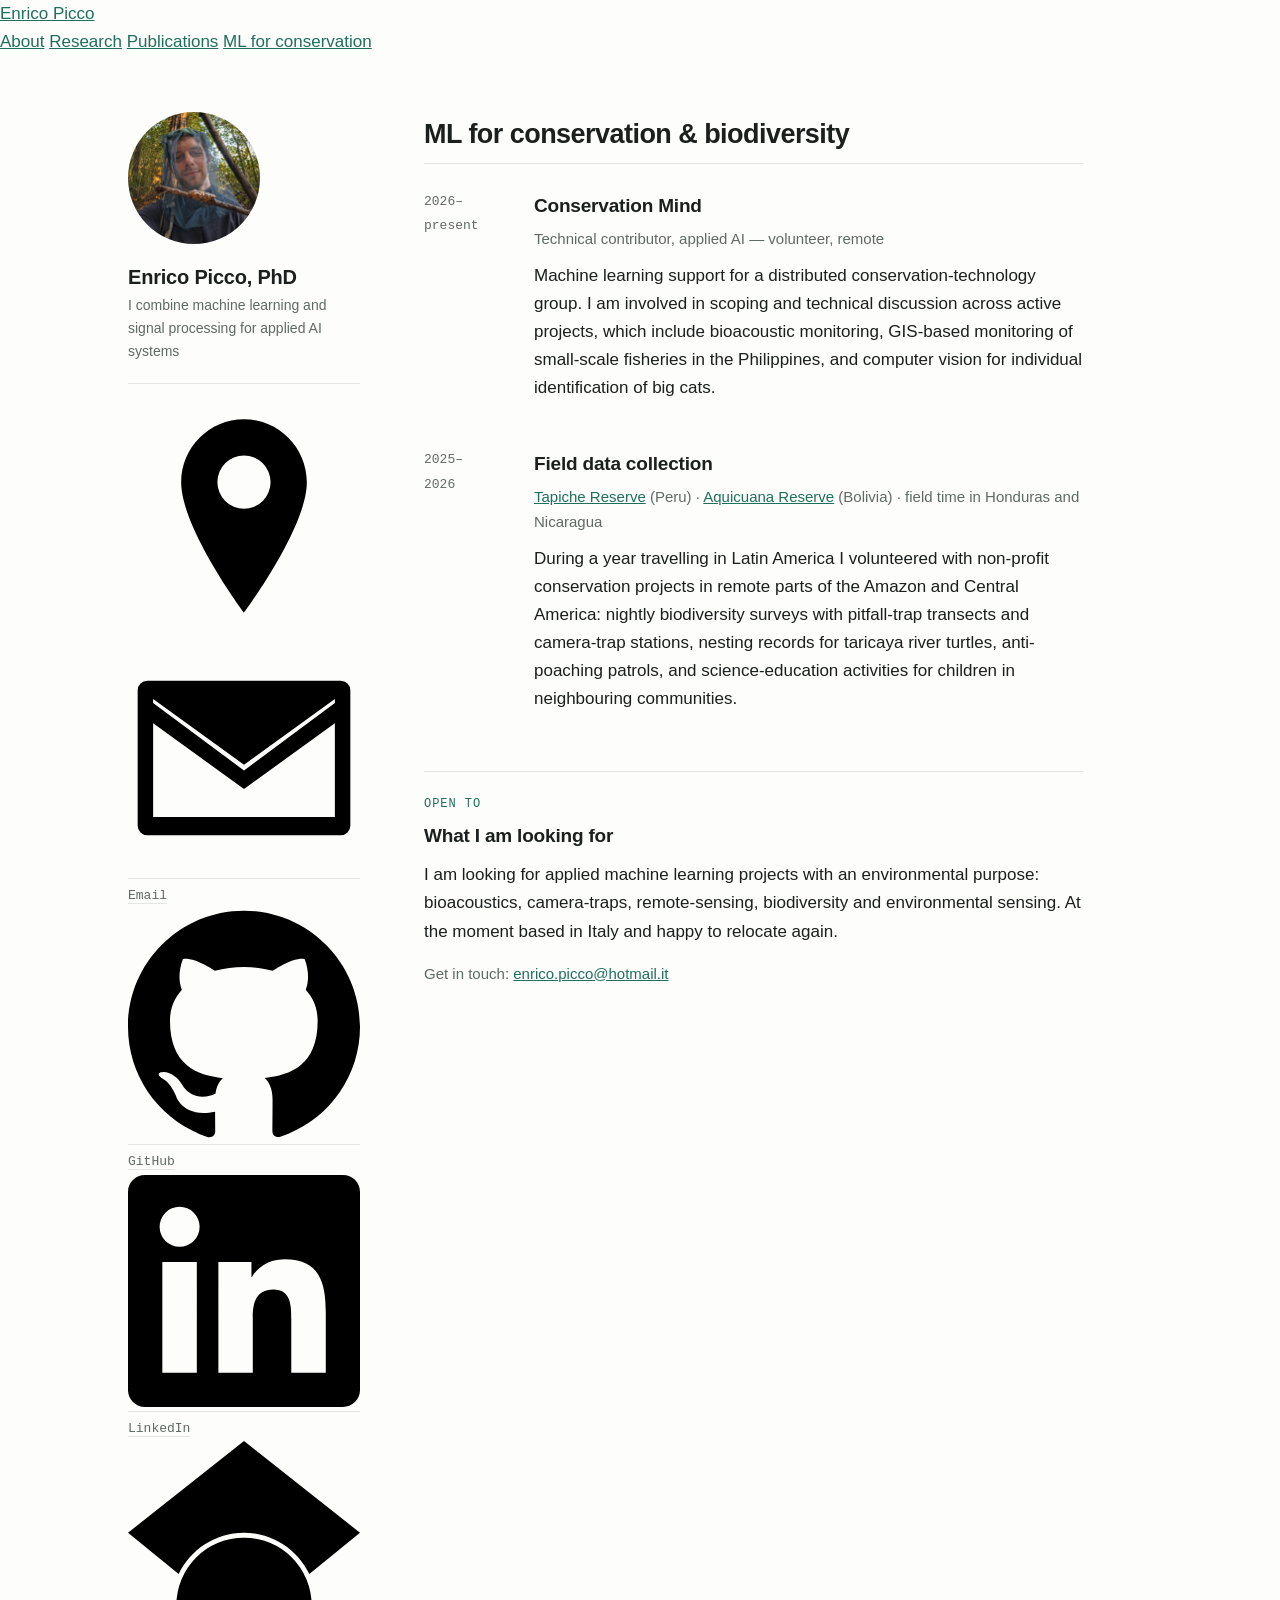
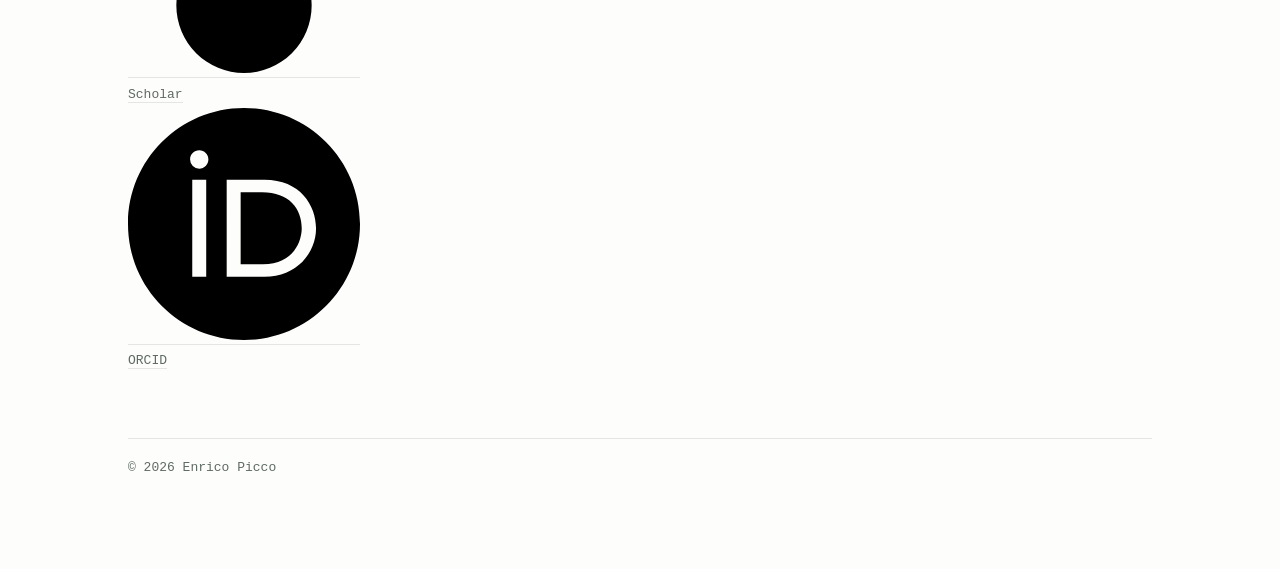
==== commit 0cfc9c2d: "Add files via upload" ====
--- a/conservation.html
+++ b/conservation.html
@@ -39,7 +39,6 @@
   
   <main>
     <h2>ML for conservation &amp; biodiversity</h2>
-    <p class="lede">I am looking for applied machine learning projects with an environmental purpose: bioacoustics, camera-traps, remote-sensing, biodiversity and environmental sensing. At the moment based in Italy and happy to relocate again if necessary.</p>
 
     <section>
       <div class="entry">
@@ -48,9 +47,7 @@
           <h3>Conservation Mind</h3>
           <p class="where">Technical contributor, applied AI — volunteer, remote</p>
           <p>Machine learning support for a distributed conservation-technology group. I am involved in scoping and technical discussion across active projects, which include bioacoustic monitoring, GIS-based monitoring of small-scale fisheries in the Philippines, and computer vision for individual identification of big cats.</p>
-          <!-- As soon as a specific contribution is yours to describe, replace the
-               sentence above with it: what you evaluated, what you recommended,
-               what changed as a result. Named and specific beats broad every time. -->
+
         </div>
       </div>
 
@@ -68,7 +65,7 @@
     <section>
       <p class="eyebrow">Open to</p>
       <h3>What I am looking for</h3>
-      <p>I am looking for applied machine learning projects with an environmental purpose: bioacoustics, camera-traps, remote-sensing, biodiversity and environmental sensing. At the moment based in Italy and happy to relocate again if necessary.</p>
+      <p>I am looking for applied machine learning projects with an environmental purpose: bioacoustics, camera-traps, remote-sensing, biodiversity and environmental sensing. At the moment based in Italy and happy to relocate again.</p>
       <p class="note">Get in touch: <a href="mailto:enrico.picco@hotmail.it">enrico.picco@hotmail.it</a></p>
     </section>
   </main>
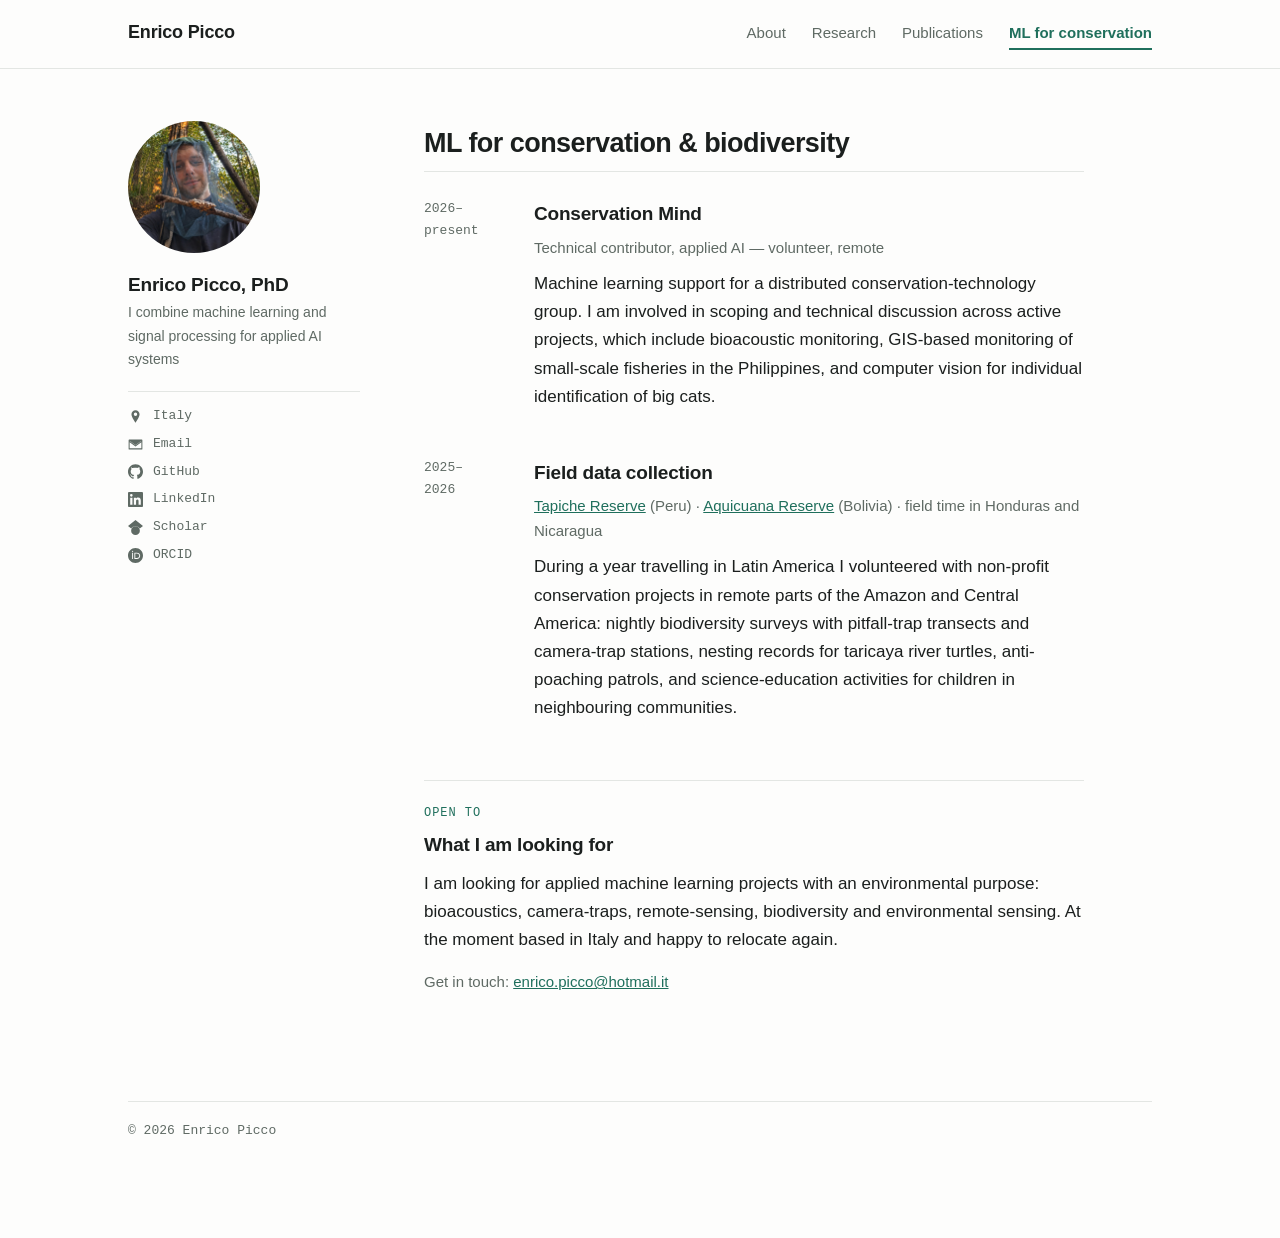
==== commit b27e3101: "Add files via upload" ====
--- a/conservation.html
+++ b/conservation.html
@@ -28,12 +28,12 @@
     <h1>Enrico Picco, PhD</h1>
     <p class="role">I combine machine learning and signal processing for applied AI systems</p>
       <div class="meta">
-        <div><svg class="ic" viewBox="0 0 24 24" aria-hidden="true"><path d="M12 2C8.42 2 5.5 4.92 5.5 8.5c0 4.78 6.5 13.5 6.5 13.5s6.5-8.72 6.5-13.5C18.5 4.92 15.58 2 12 2zm0 9.25a2.75 2.75 0 1 1 0-5.5 2.75 2.75 0 0 1 0 5.5z"/></svg><span>Piemonte, Italy</span></div>
+        <div><svg class="ic" viewBox="0 0 24 24" aria-hidden="true"><path d="M12 2C8.42 2 5.5 4.92 5.5 8.5c0 4.78 6.5 13.5 6.5 13.5s6.5-8.72 6.5-13.5C18.5 4.92 15.58 2 12 2zm0 9.25a2.75 2.75 0 1 1 0-5.5 2.75 2.75 0 0 1 0 5.5z"/></svg><span>Italy</span></div>
         <a href="mailto:enrico.picco@hotmail.it"><svg class="ic" viewBox="0 0 24 24" aria-hidden="true"><path d="M2 4h20a1 1 0 0 1 1 1v14a1 1 0 0 1-1 1H2a1 1 0 0 1-1-1V5a1 1 0 0 1 1-1zm10 8.7L2.6 5.9v.4L12 13.3l9.4-7V5.9L12 12.7zM2.6 18.1h18.8V8.4L12 15.2 2.6 8.4z"/></svg><span>Email</span></a>
-        <a href="https://github.com/e-picco"><svg class="ic" viewBox="0 0 24 24" aria-hidden="true"><path d="M12 .297c-6.63 0-12 5.373-12 12 0 5.303 3.438 9.8 8.205 11.385.6.113.82-.258.82-.577 0-.285-.01-1.04-.015-2.04-3.338.724-4.042-1.61-4.042-1.61C4.422 18.07 3.633 17.7 3.633 17.7c-1.087-.744.084-.729.084-.729 1.205.084 1.838 1.236 1.838 1.236 1.07 1.835 2.809 1.305 3.495.998.108-.776.417-1.305.76-1.605-2.665-.3-5.466-1.332-5.466-5.93 0-1.31.465-2.38 1.235-3.22-.135-.303-.54-1.523.105-3.176 0 0 1.005-.322 3.3 1.23.96-.267 1.98-.399 3-.405 1.02.006 2.04.138 3 .405 2.28-1.552 3.285-1.23 3.285-1.23.645 1.653.24 2.873.12 3.176.765.84 1.23 1.91 1.23 3.22 0 4.61-2.805 5.625-5.475 5.92.42.36.81 1.096.81 2.22 0 1.606-.015 2.896-.015 3.286 0 .315.21.69.825.57C20.565 22.092 24 17.592 24 12.297c0-6.627-5.373-12-12-12"/></svg><span>GitHub</span></a>
-        <a href="https://www.linkedin.com/in/enrico-picco/"><svg class="ic" viewBox="0 0 24 24" aria-hidden="true"><path d="M20.45 20.45h-3.56v-5.57c0-1.33-.02-3.04-1.85-3.04-1.85 0-2.13 1.45-2.13 2.94v5.67H9.35V9h3.42v1.56h.05c.48-.9 1.64-1.85 3.37-1.85 3.6 0 4.27 2.37 4.27 5.46v6.28zM5.34 7.43a2.07 2.07 0 1 1 0-4.14 2.07 2.07 0 0 1 0 4.14zM7.12 20.45H3.55V9h3.57v11.45zM22.22 0H1.77C.79 0 0 .77 0 1.73v20.54C0 23.22.79 24 1.77 24h20.45c.98 0 1.78-.78 1.78-1.73V1.73C24 .77 23.2 0 22.22 0z"/></svg><span>LinkedIn</span></a>
-        <a href="https://scholar.google.com/citations?user=zZwpqk8AAAAJ&hl=en"><svg class="ic" viewBox="0 0 24 24" aria-hidden="true"><path d="M5.242 13.769L0 9.5 12 0l12 9.5-5.242 4.269C17.548 11.249 14.978 9.5 12 9.5c-2.977 0-5.548 1.748-6.758 4.269zM12 10a7 7 0 1 0 0 14 7 7 0 0 0 0-14z"/></svg><span>Scholar</span></a>
-        <a href="https://orcid.org/0000-0002-3756-6097"><svg class="ic" viewBox="0 0 24 24" aria-hidden="true"><path d="M12 0C5.372 0 0 5.372 0 12s5.372 12 12 12 12-5.372 12-12S18.628 0 12 0zM7.369 4.378c.525 0 .947.431.947.947s-.422.947-.947.947a.95.95 0 0 1-.947-.947c0-.525.422-.947.947-.947zm-.722 3.038h1.444v10.041H6.647V7.416zm3.562 0h3.9c3.712 0 5.344 2.653 5.344 5.025 0 2.578-2.016 5.025-5.325 5.025h-3.919V7.416zm1.444 1.303v7.444h2.297c3.272 0 4.022-2.484 4.022-3.722 0-2.016-1.284-3.722-4.097-3.722h-2.222z"/></svg><span>ORCID</span></a>
+        <a href="https://github.com/e-picco" target="_blank" rel="noopener"><svg class="ic" viewBox="0 0 24 24" aria-hidden="true"><path d="M12 .297c-6.63 0-12 5.373-12 12 0 5.303 3.438 9.8 8.205 11.385.6.113.82-.258.82-.577 0-.285-.01-1.04-.015-2.04-3.338.724-4.042-1.61-4.042-1.61C4.422 18.07 3.633 17.7 3.633 17.7c-1.087-.744.084-.729.084-.729 1.205.084 1.838 1.236 1.838 1.236 1.07 1.835 2.809 1.305 3.495.998.108-.776.417-1.305.76-1.605-2.665-.3-5.466-1.332-5.466-5.93 0-1.31.465-2.38 1.235-3.22-.135-.303-.54-1.523.105-3.176 0 0 1.005-.322 3.3 1.23.96-.267 1.98-.399 3-.405 1.02.006 2.04.138 3 .405 2.28-1.552 3.285-1.23 3.285-1.23.645 1.653.24 2.873.12 3.176.765.84 1.23 1.91 1.23 3.22 0 4.61-2.805 5.625-5.475 5.92.42.36.81 1.096.81 2.22 0 1.606-.015 2.896-.015 3.286 0 .315.21.69.825.57C20.565 22.092 24 17.592 24 12.297c0-6.627-5.373-12-12-12"/></svg><span>GitHub</span></a>
+        <a href="https://www.linkedin.com/in/enrico-picco/" target="_blank" rel="noopener"><svg class="ic" viewBox="0 0 24 24" aria-hidden="true"><path d="M20.45 20.45h-3.56v-5.57c0-1.33-.02-3.04-1.85-3.04-1.85 0-2.13 1.45-2.13 2.94v5.67H9.35V9h3.42v1.56h.05c.48-.9 1.64-1.85 3.37-1.85 3.6 0 4.27 2.37 4.27 5.46v6.28zM5.34 7.43a2.07 2.07 0 1 1 0-4.14 2.07 2.07 0 0 1 0 4.14zM7.12 20.45H3.55V9h3.57v11.45zM22.22 0H1.77C.79 0 0 .77 0 1.73v20.54C0 23.22.79 24 1.77 24h20.45c.98 0 1.78-.78 1.78-1.73V1.73C24 .77 23.2 0 22.22 0z"/></svg><span>LinkedIn</span></a>
+        <a href="https://scholar.google.com/citations?user=zZwpqk8AAAAJ&amp;hl=en" target="_blank" rel="noopener"><svg class="ic" viewBox="0 0 24 24" aria-hidden="true"><path d="M5.242 13.769L0 9.5 12 0l12 9.5-5.242 4.269C17.548 11.249 14.978 9.5 12 9.5c-2.977 0-5.548 1.748-6.758 4.269zM12 10a7 7 0 1 0 0 14 7 7 0 0 0 0-14z"/></svg><span>Scholar</span></a>
+        <a href="https://orcid.org/0000-0002-3756-6097" target="_blank" rel="noopener"><svg class="ic" viewBox="0 0 24 24" aria-hidden="true"><path d="M12 0C5.372 0 0 5.372 0 12s5.372 12 12 12 12-5.372 12-12S18.628 0 12 0zM7.369 4.378c.525 0 .947.431.947.947s-.422.947-.947.947a.95.95 0 0 1-.947-.947c0-.525.422-.947.947-.947zm-.722 3.038h1.444v10.041H6.647V7.416zm3.562 0h3.9c3.712 0 5.344 2.653 5.344 5.025 0 2.578-2.016 5.025-5.325 5.025h-3.919V7.416zm1.444 1.303v7.444h2.297c3.272 0 4.022-2.484 4.022-3.722 0-2.016-1.284-3.722-4.097-3.722h-2.222z"/></svg><span>ORCID</span></a>
       </div>
   </aside>
   
--- a/style.css
+++ b/style.css
@@ -1,12 +1,10 @@
 /* ---------------------------------------------------------------
    Enrico Picco — portfolio
-   One stylesheet, no dependencies, no build step.
+   One stylesheet, no dependencies.
    Palette:  ink #1b1f1e · muted #5f6a64 · accent #1f6f5c
              rule #e3e6e3 · paper #fdfdfc
    Type:     body in system sans · metadata in monospace (field-log
-             feel: dates and labels align in a column, like a survey
-             sheet). That monospace rail is the only flourish here —
-             everything else stays quiet on purpose.
+             feel: labels align in a column, like a survey sheet).
    --------------------------------------------------------------- */
 
 :root {
@@ -30,19 +28,71 @@
   font: 400 17px/1.65 var(--sans);
 }
 
+/* ---------- top bar: name left, section links right ---------- */
+
+.masthead {
+  position: sticky;
+  top: 0;
+  z-index: 10;
+  background: var(--paper);
+  border-bottom: 1px solid var(--rule);
+}
+
+.masthead-inner {
+  max-width: 1080px;
+  margin: 0 auto;
+  padding: 18px 28px;
+  display: flex;
+  align-items: baseline;
+  justify-content: space-between;
+  flex-wrap: wrap;
+}
+
+.brand {
+  font-size: 18px;
+  font-weight: 600;
+  letter-spacing: -0.01em;
+  color: var(--ink);
+  text-decoration: none;
+  white-space: nowrap;
+}
+
+.site-nav { display: flex; flex-wrap: wrap; }
+
+.site-nav a {
+  font-size: 15px;
+  color: var(--muted);
+  text-decoration: none;
+  padding-bottom: 2px;
+  border-bottom: 2px solid transparent;
+  white-space: nowrap;
+}
+
+.site-nav a + a { margin-left: 26px; }
+
+.site-nav a:hover { color: var(--ink); }
+
+.site-nav a[aria-current="page"] {
+  color: var(--accent);
+  font-weight: 600;
+  border-bottom-color: var(--accent);
+}
+
+/* ---------- page frame ---------- */
+
 .wrap {
   max-width: 1080px;
   margin: 0 auto;
-  padding: 56px 28px 96px;
+  padding: 52px 28px 96px;
   display: grid;
   grid-template-columns: 232px 1fr;
   gap: 64px;
   align-items: start;
 }
 
-/* ---------- left rail ---------- */
-
-.rail { position: sticky; top: 56px; }
+/* ---------- left rail: portrait, name, contact ---------- */
+
+.rail { position: sticky; top: 112px; }
 
 .rail .portrait {
   width: 132px; height: 132px;
@@ -53,8 +103,9 @@
 }
 
 .rail h1 {
-  font-size: 20px;
+  font-size: 19px;
   line-height: 1.3;
+  font-weight: 600;
   margin: 0 0 4px;
   letter-spacing: -0.01em;
 }
@@ -65,33 +116,36 @@
   margin: 0 0 20px;
 }
 
-.rail nav { border-top: 1px solid var(--rule); padding-top: 16px; margin-bottom: 24px; }
-
-.rail nav a {
-  display: block;
-  font-size: 15px;
-  padding: 5px 0;
-  color: var(--ink);
-  text-decoration: none;
-}
-
-.rail nav a:hover { color: var(--accent); }
-
-.rail nav a[aria-current="page"] {
-  color: var(--accent);
-  font-weight: 600;
-}
-
 .meta {
-  font: 400 13px/1.9 var(--mono);
+  font: 400 13px/1.3 var(--mono);
   color: var(--muted);
   border-top: 1px solid var(--rule);
   padding-top: 16px;
 }
 
-.meta a { color: var(--muted); text-decoration: none; border-bottom: 1px solid var(--rule); }
-.meta a:hover { color: var(--accent); border-bottom-color: var(--accent); }
-.meta div { white-space: nowrap; overflow: hidden; text-overflow: ellipsis; }
+.meta > div,
+.meta > a {
+  display: flex;
+  align-items: center;
+  color: var(--muted);
+  text-decoration: none;
+}
+
+.meta > * + * { margin-top: 11px; }
+
+.meta > a:hover { color: var(--accent); }
+.meta > a:hover .ic { fill: var(--accent); }
+
+/* THIS is the rule that keeps the icons small — without it the inline
+   SVGs expand to fill the column. */
+.ic {
+  width: 15px;
+  height: 15px;
+  flex: none;
+  margin-right: 10px;
+  fill: var(--muted);
+  transition: fill .15s;
+}
 
 /* ---------- main column ---------- */
 
@@ -131,41 +185,13 @@
 /* dated entries — the monospace year column */
 
 .entry { display: grid; grid-template-columns: 92px 1fr; gap: 18px; margin-bottom: 30px; }
-.entry .when { font: 400 13px/1.9 var(--mono); color: var(--muted); }
+.entry .when { font: 400 13px/1.7 var(--mono); color: var(--muted); }
 .entry h3 { margin-bottom: 6px; }
 .entry .where { font-size: 15px; color: var(--muted); margin: 0 0 10px; }
 
-/* publications */
-
-.pub { margin-bottom: 20px; font-size: 16px; }
-.pub .venue { font-style: italic; }
-.pub .links { font: 400 13px/1.6 var(--mono); }
-.pub .links a { text-decoration: none; border-bottom: 1px solid var(--rule); }
-
-footer {
-  grid-column: 1 / -1;
-  border-top: 1px solid var(--rule);
-  padding-top: 18px;
-  font: 400 13px/1.7 var(--mono);
-  color: var(--muted);
-}
-
-/* ---------- mobile ---------- */
-
-@media (max-width: 800px) {
-  .wrap { grid-template-columns: 1fr; gap: 36px; padding: 32px 20px 64px; }
-  .rail { position: static; }
-  .rail nav { display: flex; flex-wrap: wrap; gap: 18px; }
-  .rail nav a { padding: 0; }
-  .entry { grid-template-columns: 1fr; gap: 4px; }
-  body { font-size: 16px; }
-}
-
-a:focus-visible, nav a:focus-visible { outline: 2px solid var(--accent); outline-offset: 3px; }
-
-.fig {
-  margin: 24px 0;
-}
+/* ---------- figures ---------- */
+
+.fig { margin: 24px 0 10px; }
 
 .fig img {
   width: 100%;
@@ -180,3 +206,36 @@
   color: var(--muted);
   margin-top: 8px;
 }
+
+/* ---------- publications ---------- */
+
+.pub { margin-bottom: 20px; font-size: 16px; }
+.pub .venue { font-style: italic; }
+.pub .links { font: 400 13px/1.6 var(--mono); }
+.pub .links a { text-decoration: none; border-bottom: 1px solid var(--rule); }
+.pub .links + .links { margin-left: 4px; }
+
+footer {
+  grid-column: 1 / -1;
+  border-top: 1px solid var(--rule);
+  padding-top: 18px;
+  font: 400 13px/1.7 var(--mono);
+  color: var(--muted);
+}
+
+/* ---------- mobile ---------- */
+
+@media (max-width: 800px) {
+  .masthead { position: static; }
+  .masthead-inner { padding: 16px 20px; }
+  .site-nav a + a { margin-left: 18px; }
+  .wrap { grid-template-columns: 1fr; gap: 34px; padding: 30px 20px 64px; }
+  .rail { position: static; }
+  .rail .portrait { width: 104px; height: 104px; }
+  .meta { display: flex; flex-wrap: wrap; }
+  .meta > * + * { margin-top: 0; margin-left: 20px; }
+  .entry { grid-template-columns: 1fr; gap: 4px; }
+  body { font-size: 16px; }
+}
+
+a:focus-visible { outline: 2px solid var(--accent); outline-offset: 3px; }
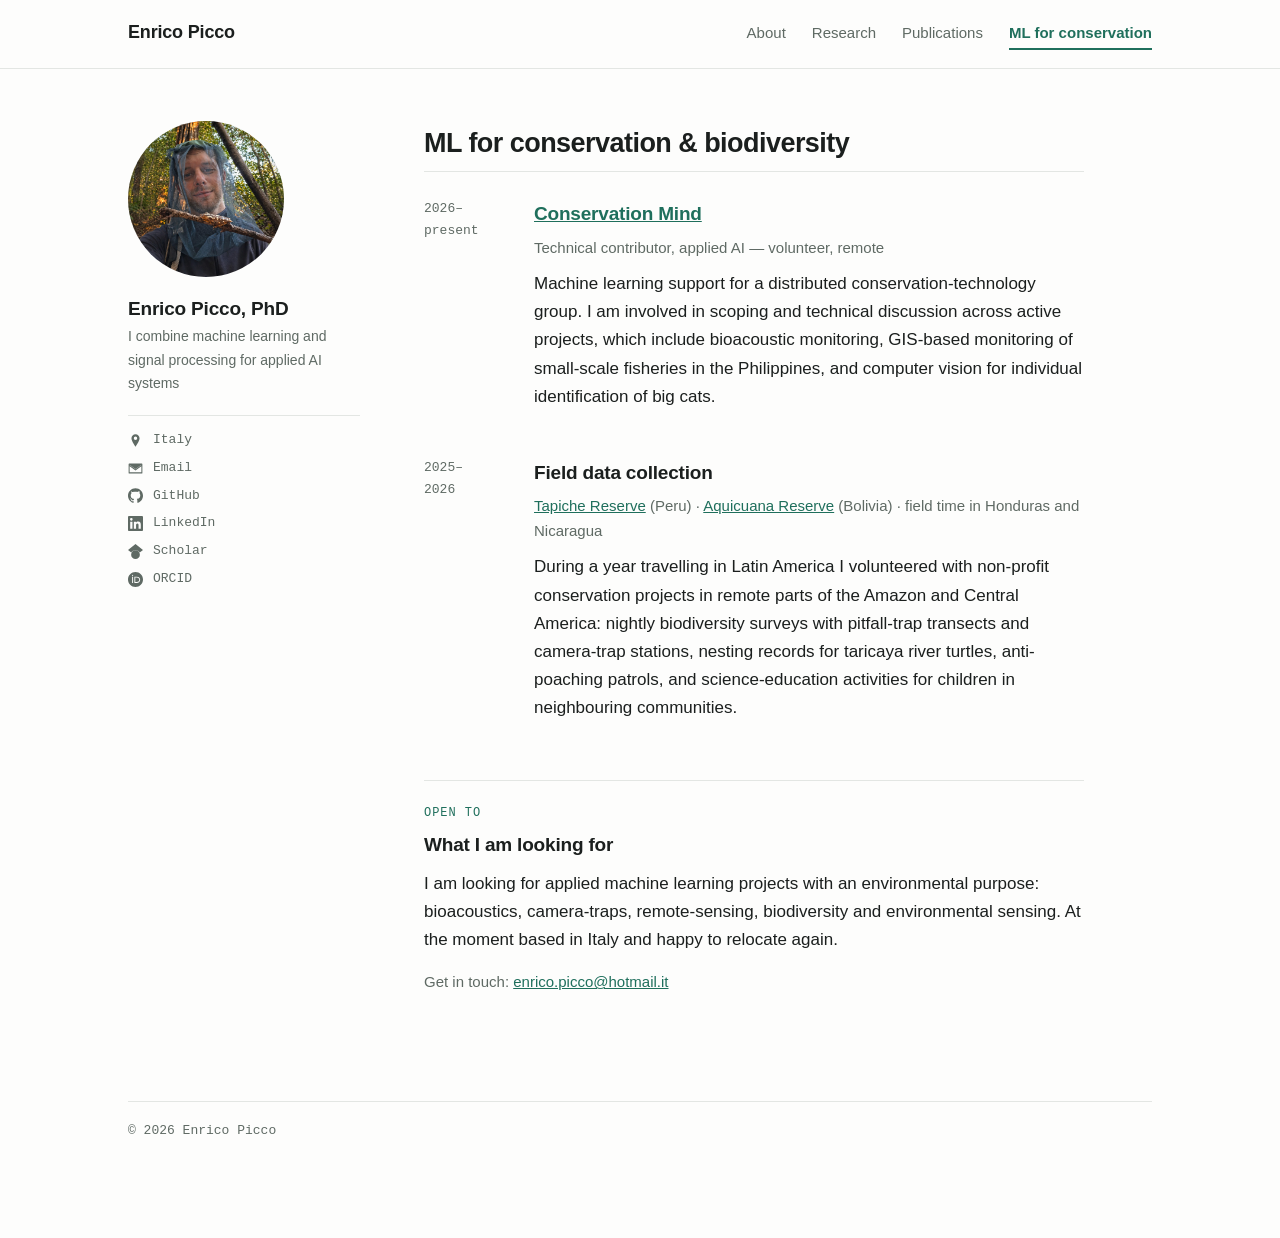
==== commit c0e86474: "Add files via upload" ====
--- a/conservation.html
+++ b/conservation.html
@@ -44,7 +44,7 @@
       <div class="entry">
         <div class="when">2026&ndash;<br>present</div>
         <div>
-          <h3>Conservation Mind</h3>
+          <h3><a href="https://www.linkedin.com/company/conservation-mind/" target="_blank" rel="noopener">Conservation Mind</a></h3>
           <p class="where">Technical contributor, applied AI — volunteer, remote</p>
           <p>Machine learning support for a distributed conservation-technology group. I am involved in scoping and technical discussion across active projects, which include bioacoustic monitoring, GIS-based monitoring of small-scale fisheries in the Philippines, and computer vision for individual identification of big cats.</p>
 
--- a/style.css
+++ b/style.css
@@ -95,7 +95,7 @@
 .rail { position: sticky; top: 112px; }
 
 .rail .portrait {
-  width: 132px; height: 132px;
+  width: 156px; height: 156px;
   border-radius: 50%;
   object-fit: cover;
   display: block;
